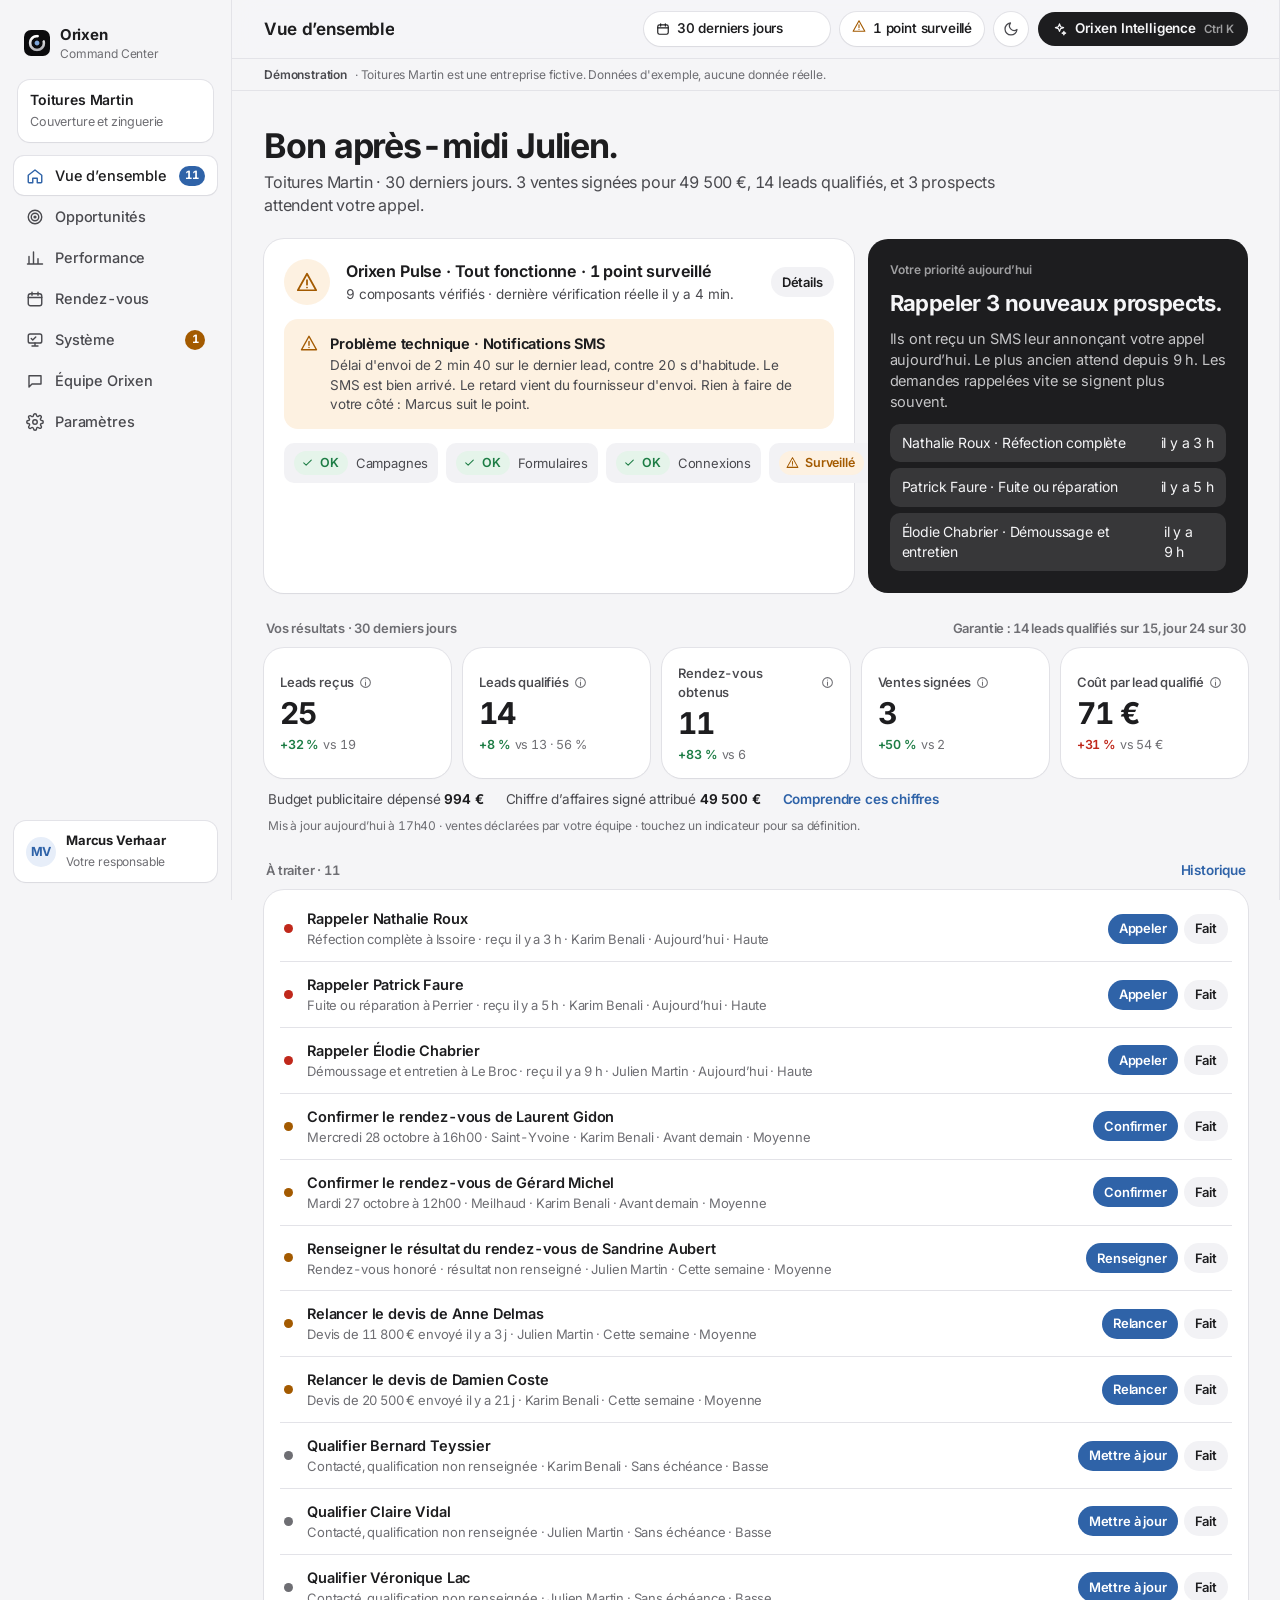
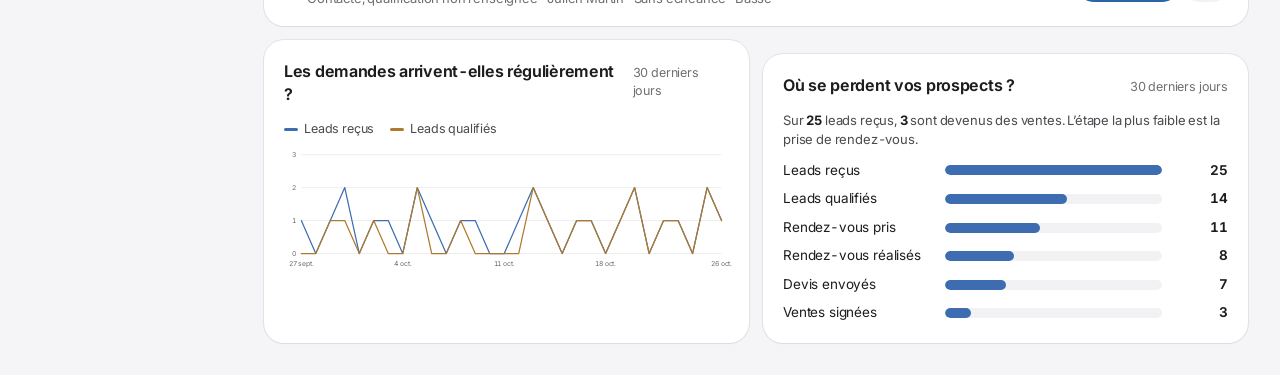
==== command-center/index.html @ b3395bda "Ajoute le prototype Orixen Command Center Prototype cliquable aux couleurs d'Orixen, thèmes clair et" ====
<!DOCTYPE html>
<html lang="fr">
<head>
<meta charset="UTF-8">
<meta name="viewport" content="width=device-width, initial-scale=1, viewport-fit=cover">
<title>Orixen Command Center</title>
<meta name="description" content="Votre acquisition. Vos opportunités. Votre croissance.">
<meta name="robots" content="noindex, nofollow">
<meta name="theme-color" content="#000000" media="(prefers-color-scheme: dark)">
<meta name="theme-color" content="#f5f5f7" media="(prefers-color-scheme: light)">
<meta name="format-detection" content="telephone=no">
<meta name="apple-mobile-web-app-capable" content="yes">
<meta name="apple-mobile-web-app-title" content="Orixen">
<meta name="apple-mobile-web-app-status-bar-style" content="black-translucent">
<link rel="icon" href="/favicon.ico?v=3" sizes="48x48">
<link rel="icon" href="/assets/logo.svg?v=3" type="image/svg+xml">
<link rel="apple-touch-icon" href="/assets/apple-touch-icon.png?v=3">
<link rel="manifest" href="/command-center/manifest.webmanifest">
<script>
(function(){var t;try{t=localStorage.getItem('cc-theme')}catch(e){}
if(!t)t=matchMedia('(prefers-color-scheme: dark)').matches?'dark':'light';
document.documentElement.setAttribute('data-theme',t)})();
</script>
<link rel="preload" href="/assets/inter.woff2" as="font" type="font/woff2" crossorigin>
<link rel="stylesheet" href="/command-center/cc.css">
</head>
<body>
<div class="app">
  <aside class="side" aria-label="Navigation principale">
    <div class="brand"><img src="/assets/icon-192.png" alt=""><div><b>Orixen</b><span>Command Center</span></div></div>
    <div class="client"><b id="s-ent"></b><span id="s-met"></span></div>
    <nav class="nav" id="nav"></nav>
    <div class="side-foot">
      <a class="am" href="#/equipe"><span class="av">MV</span><div><b>Marcus Verhaar</b><span>Votre responsable</span></div></a>
    </div>
  </aside>

  <div class="main">
    <header class="top">
      <a class="mob-brand" href="#/"><img src="/assets/icon-192.png" alt="Orixen"></a>
      <h1 id="title">Vue d'ensemble</h1>
      <label class="chip hide-m" title="Période analysée"><svg width="14" height="14" viewBox="0 0 24 24" fill="none" stroke="currentColor" stroke-width="2" stroke-linecap="round"><rect x="3" y="5" width="18" height="16" rx="3"/><path d="M8 3v4M16 3v4M3 10h18"/></svg>
        <select id="period" aria-label="Période analysée">
          <option value="30">30 derniers jours</option>
          <option value="mois">Mois en cours</option>
          <option value="trim">Trimestre</option>
          <option value="perso">Période personnalisée</option>
        </select>
      </label>
      <a class="chip" id="pulse-chip" href="#/systeme" title="État du système"></a>
      <button class="icon-btn" id="theme" aria-label="Changer de thème"></button>
      <button class="ask" id="ask"><svg width="15" height="15" viewBox="0 0 24 24" fill="none" stroke="currentColor" stroke-width="2" stroke-linecap="round" stroke-linejoin="round"><path d="M12 3l1.8 4.6L18.5 9l-4.7 1.6L12 15l-1.8-4.4L5.5 9l4.7-1.4z"/><path d="M19 15l.8 2 2 .8-2 .8-.8 2-.8-2-2-.8 2-.8z"/></svg><span>Orixen Intelligence</span><kbd>Ctrl K</kbd></button>
    </header>
    <div class="demo"><b>Démonstration</b> · Toitures Martin est une entreprise fictive. Données d'exemple, aucune donnée réelle.</div>
    <main class="page" id="page" tabindex="-1"></main>
  </div>
</div>

<nav class="tab" id="tab" aria-label="Navigation"></nav>
<div class="sheet" id="sheet" role="dialog" aria-label="Plus de rubriques"><div class="grab"></div><div id="sheet-b"></div></div>
<div class="scrim" id="scrim"></div>
<aside class="drawer" id="drawer" aria-label="Fiche prospect"></aside>
<div class="ai" id="ai" role="dialog" aria-label="Orixen Intelligence"><div class="ai-box"><div class="ai-in"><svg width="18" height="18" viewBox="0 0 24 24" fill="none" stroke="currentColor" stroke-width="2" stroke-linecap="round" stroke-linejoin="round" style="color:var(--accent)"><path d="M12 3l1.8 4.6L18.5 9l-4.7 1.6L12 15l-1.8-4.4L5.5 9l4.7-1.4z"/></svg><input id="ai-q" placeholder="Posez une question sur votre activité" autocomplete="off"><button class="btn sm" id="ai-x">Fermer</button></div><div class="ai-b" id="ai-b"></div></div></div>
<div class="tip" id="tip"></div>
<div class="toast" id="toast" role="status" aria-live="polite"></div>

<script src="/command-center/cc-data.js"></script>
<script src="/command-center/cc.js"></script>
</body>
</html>
---- command-center/cc.css ----
/* Orixen Command Center · design system */
@font-face{font-family:'Inter';src:url('/assets/inter.woff2') format('woff2');font-weight:100 900;font-display:swap}

:root{
  --bg:#f5f5f7;--surface:#ffffff;--surface-2:#f2f2f5;--surface-3:#e9e9ee;--line:#e3e3e8;
  --text:#1d1d1f;--text-2:#4a4a4f;--text-3:#6e6e73;
  --accent:#2f63a8;--accent-ink:#ffffff;--accent-soft:#e7eef9;
  --ok:#1d7d45;--ok-soft:#e5f4ea;--warn:#a35a00;--warn-soft:#fdf1e1;--crit:#c0281b;--crit-soft:#fbe9e7;
  --s1:#3d6db0;--s2:#b07a2e;
  --shadow:0 1px 2px rgba(0,0,0,.04),0 0 0 1px var(--line);
  --r:20px;--r-s:14px;--ease:cubic-bezier(.28,.11,.32,1);
  --font:'Inter',-apple-system,BlinkMacSystemFont,'SF Pro Text','Helvetica Neue',Arial,sans-serif;
  color-scheme:light;
}
:root[data-theme="dark"]{
  --bg:#000000;--surface:#141416;--surface-2:#1c1c1f;--surface-3:#26262a;--line:#26262a;
  --text:#f5f5f7;--text-2:#b4b4b9;--text-3:#8e8e93;
  --accent:#7fa6d9;--accent-ink:#000000;--accent-soft:rgba(127,166,217,.14);
  --ok:#3ccf6e;--ok-soft:rgba(60,207,110,.13);--warn:#ffad33;--warn-soft:rgba(255,173,51,.13);--crit:#ff5c4d;--crit-soft:rgba(255,92,77,.14);
  --s1:#5b8fd6;--s2:#b8822c;
  --shadow:0 0 0 1px var(--line);
  color-scheme:dark;
}

*{box-sizing:border-box;margin:0;padding:0}
html{background:var(--bg);-webkit-text-size-adjust:100%}
body{background:var(--bg);color:var(--text);font-family:var(--font);font-size:15px;line-height:1.45;letter-spacing:-.011em;-webkit-font-smoothing:antialiased;font-feature-settings:'cv11','ss01','tnum'}
a{color:inherit;text-decoration:none}
button,input,select,textarea{font:inherit;color:inherit;letter-spacing:inherit}
button{cursor:pointer;background:none;border:0}
svg{flex:none}
:focus-visible{outline:2px solid var(--accent);outline-offset:2px;border-radius:8px}
.num{font-variant-numeric:tabular-nums}
.sr{position:absolute;width:1px;height:1px;overflow:hidden;clip:rect(0 0 0 0)}

/* ── Coque ── */
.app{display:grid;grid-template-columns:232px 1fr;min-height:100vh}
.side{position:sticky;top:0;height:100vh;display:flex;flex-direction:column;padding:18px 14px;border-right:1px solid var(--line);background:var(--bg)}
.brand{display:flex;align-items:center;gap:10px;padding:6px 10px 18px}
.brand img{width:26px;height:26px;border-radius:7px}
.brand b{font-size:15px;font-weight:700;letter-spacing:-.02em;display:block}
.brand span{font-size:12px;color:var(--text-3);display:block;margin-top:-1px}
.client{margin:0 4px 14px;padding:10px 12px;border-radius:12px;background:var(--surface);box-shadow:var(--shadow)}
.client b{display:block;font-size:14px;font-weight:600}
.client span{font-size:12.5px;color:var(--text-3)}
.nav{display:flex;flex-direction:column;gap:2px}
.nav a{display:flex;align-items:center;gap:11px;padding:9px 12px;border-radius:10px;font-size:14.5px;font-weight:500;color:var(--text-2);transition:background .15s var(--ease),color .15s}
.nav a:hover{background:var(--surface-2);color:var(--text)}
.nav a.on{background:var(--surface);color:var(--text);box-shadow:var(--shadow)}
.nav a.on svg{color:var(--accent)}
.nav .badge{margin-left:auto;font-size:11.5px;font-weight:700;min-width:20px;height:20px;padding:0 6px;border-radius:10px;background:var(--accent);color:var(--accent-ink);display:inline-flex;align-items:center;justify-content:center}
.side-foot{margin-top:auto;display:flex;flex-direction:column;gap:8px}
.am{display:flex;align-items:center;gap:10px;padding:10px 12px;border-radius:12px;background:var(--surface);box-shadow:var(--shadow)}
.am .av{width:30px;height:30px;border-radius:50%;background:var(--accent-soft);color:var(--accent);font-weight:700;font-size:12.5px;display:flex;align-items:center;justify-content:center}
.am b{font-size:13px;display:block}.am span{font-size:12px;color:var(--text-3)}

.main{min-width:0}
.top{position:sticky;top:0;z-index:20;display:flex;align-items:center;gap:10px;padding:12px clamp(16px,3vw,32px);background:color-mix(in srgb,var(--bg) 88%,transparent);backdrop-filter:saturate(1.4) blur(14px);-webkit-backdrop-filter:saturate(1.4) blur(14px);border-bottom:1px solid var(--line)}
.top h1{font-size:17px;font-weight:650;letter-spacing:-.02em;margin-right:auto;white-space:nowrap;overflow:hidden;text-overflow:ellipsis}
.top .mob-brand{display:none}
.chip{display:inline-flex;align-items:center;gap:7px;height:34px;padding:0 12px;border-radius:999px;background:var(--surface);box-shadow:var(--shadow);font-size:13.5px;font-weight:550;color:var(--text);white-space:nowrap}
.chip select{appearance:none;border:0;background:transparent;font-weight:550;padding-right:2px;cursor:pointer}
.icon-btn{width:34px;height:34px;border-radius:50%;background:var(--surface);box-shadow:var(--shadow);display:inline-flex;align-items:center;justify-content:center;color:var(--text-2)}
.icon-btn:hover{color:var(--text)}
.ask{display:inline-flex;align-items:center;gap:8px;height:34px;padding:0 14px;border-radius:999px;background:var(--text);color:var(--bg);font-size:13.5px;font-weight:600}
.ask kbd{font:inherit;font-size:11.5px;opacity:.6}
.demo{font-size:12px;color:var(--text-3);padding:7px clamp(16px,3vw,32px);border-bottom:1px solid var(--line);display:flex;gap:8px;align-items:center}
.demo b{color:var(--text-2);font-weight:600}

.page{padding:clamp(18px,3vw,32px);max-width:1240px;margin:0 auto}
.page-in{animation:fade .22s var(--ease)}
@keyframes fade{from{opacity:0;transform:translateY(4px)}to{opacity:1;transform:none}}

/* ── Typo et blocs ── */
.hello{margin:4px 0 22px}
.hello h2{font-size:clamp(26px,3.4vw,34px);font-weight:700;letter-spacing:-.032em;line-height:1.1}
.hello p{color:var(--text-2);font-size:16px;margin-top:6px;max-width:760px}
.card{background:var(--surface);border-radius:var(--r);box-shadow:var(--shadow);padding:20px}
.card+.card{margin-top:14px}
.card-h{display:flex;align-items:baseline;justify-content:space-between;gap:12px;margin-bottom:14px}
.card-h h3{font-size:16px;font-weight:650;letter-spacing:-.018em}
.card-h .meta{font-size:12.5px;color:var(--text-3)}
.k{font-size:12px;font-weight:600;color:var(--text-3);text-transform:none;letter-spacing:0}
.muted{color:var(--text-3)}.small{font-size:13px}
.grid{display:grid;gap:14px}
.grid>*,.kpis>*,.pulse>*,.alert>*{min-width:0}
.g2{grid-template-columns:1fr 1fr}.g3{grid-template-columns:repeat(3,1fr)}.g-main{grid-template-columns:1.55fr 1fr}
.sec{margin-top:14px}
.sec-t{font-size:13px;font-weight:600;color:var(--text-3);margin:26px 2px 10px;display:flex;justify-content:space-between;align-items:center}
.link{color:var(--accent);font-weight:600;font-size:13.5px}

/* boutons */
.btn{display:inline-flex;align-items:center;justify-content:center;gap:7px;height:36px;padding:0 14px;border-radius:999px;font-size:14px;font-weight:600;background:var(--surface-2);color:var(--text);transition:transform .12s var(--ease),background .15s,opacity .15s;white-space:nowrap}
.btn:hover{background:var(--surface-3)}
.btn:active{transform:scale(.97)}
.btn.pri{background:var(--text);color:var(--bg)}
.btn.acc{background:var(--accent);color:var(--accent-ink)}
.btn.sm{height:30px;padding:0 11px;font-size:13px}
.btn[disabled]{opacity:.45;pointer-events:none}
.btn.done{background:var(--ok-soft);color:var(--ok)}

/* statut */
.st{display:inline-flex;align-items:center;gap:6px;font-size:12.5px;font-weight:600;padding:3px 9px 3px 7px;border-radius:999px;white-space:nowrap}
.st svg{width:13px;height:13px}
.st.ok{background:var(--ok-soft);color:var(--ok)}.st.warn{background:var(--warn-soft);color:var(--warn)}.st.crit{background:var(--crit-soft);color:var(--crit)}
.st.info{background:var(--accent-soft);color:var(--accent)}.st.neutral{background:var(--surface-2);color:var(--text-2)}

/* Pulse */
.pulse{display:grid;grid-template-columns:auto 1fr auto;gap:16px;align-items:center}
.pulse .ring{width:46px;height:46px;border-radius:50%;display:flex;align-items:center;justify-content:center}
.pulse .ring.ok{background:var(--ok-soft);color:var(--ok)}.pulse .ring.warn{background:var(--warn-soft);color:var(--warn)}
.pulse h3{font-size:16px;font-weight:650}
.pulse p{font-size:13.5px;color:var(--text-2);margin-top:2px}
.pulse-list{display:grid;grid-template-columns:repeat(4,1fr);gap:8px;margin-top:14px}
.pulse-list div{display:flex;align-items:center;gap:8px;font-size:13px;color:var(--text-2);background:var(--surface-2);border-radius:10px;padding:8px 10px}

/* Priorité */
.prio{background:var(--text);color:var(--bg);border-radius:var(--r);padding:22px;display:flex;flex-direction:column;gap:12px}
.prio .k{color:color-mix(in srgb,var(--bg) 60%,var(--text))}
.prio h3{font-size:22px;font-weight:700;letter-spacing:-.028em;line-height:1.15}
.prio p{font-size:14.5px;opacity:.78}
.prio .btn{background:var(--bg);color:var(--text);align-self:flex-start}
.prio .rows{display:flex;flex-direction:column;gap:6px}
.prio .rows a{display:flex;justify-content:space-between;gap:10px;font-size:14px;padding:9px 12px;border-radius:10px;background:color-mix(in srgb,var(--bg) 12%,transparent)}
.prio .rows a:hover{background:color-mix(in srgb,var(--bg) 20%,transparent)}

/* KPI */
.kpis{display:grid;grid-template-columns:repeat(5,1fr);gap:12px}
.kpi{background:var(--surface);border-radius:var(--r);box-shadow:var(--shadow);padding:16px 16px 14px;position:relative;text-align:left;width:100%}
.kpi .lab{display:flex;align-items:center;gap:5px;font-size:13px;font-weight:550;color:var(--text-2)}
.kpi .lab svg{color:var(--text-3)}
.kpi .val{font-size:30px;font-weight:700;letter-spacing:-.035em;margin-top:6px;line-height:1}
.kpi .cmp{font-size:12.5px;margin-top:8px;color:var(--text-3);display:flex;align-items:center;gap:4px}
.cmp .up{color:var(--ok);font-weight:600}.cmp .down{color:var(--crit);font-weight:600}.cmp .flat{color:var(--text-2);font-weight:600}
.kpi:hover{box-shadow:0 0 0 1px var(--surface-3),0 4px 18px rgba(0,0,0,.05)}
.second{display:flex;flex-wrap:wrap;gap:8px 22px;margin-top:12px;font-size:13.5px;color:var(--text-2);padding:0 4px}
.second b{color:var(--text);font-weight:650}
.upd{font-size:12px;color:var(--text-3);margin-top:8px;padding:0 4px}

/* liste de tâches */
.tasks{display:flex;flex-direction:column}
.task{display:grid;grid-template-columns:auto 1fr auto;gap:14px;align-items:center;padding:12px 4px;border-top:1px solid var(--line)}
.task:first-child{border-top:0}
.task .dot{width:9px;height:9px;border-radius:50%}
.dot.p1{background:var(--crit)}.dot.p2{background:var(--warn)}.dot.p3{background:var(--text-3)}
.task h4{font-size:14.5px;font-weight:600}
.task p{font-size:13px;color:var(--text-3);margin-top:1px}
.task .acts{display:flex;gap:6px;align-items:center}
.task.out{animation:out .35s var(--ease) forwards}
@keyframes out{to{opacity:0;transform:translateX(12px)}}
.empty{padding:22px 4px;color:var(--text-3);font-size:14px;text-align:center}

/* graphiques */
.chart{width:100%;height:auto;display:block;overflow:visible}
.chart .grid-l{stroke:var(--line);stroke-width:1}
.chart .ax{fill:var(--text-3);font-size:11px}
.chart .l1{stroke:var(--s1);fill:none;stroke-width:2;stroke-linejoin:round;stroke-linecap:round}
.chart .l2{stroke:var(--s2);fill:none;stroke-width:2;stroke-linejoin:round;stroke-linecap:round}
.chart .dl{font-size:11.5px;font-weight:600;fill:var(--text-2)}
.legend{display:flex;gap:16px;font-size:12.5px;color:var(--text-2);margin-bottom:8px}
.legend i{display:inline-block;width:14px;height:3px;border-radius:2px;vertical-align:middle;margin-right:6px}
.tip{position:fixed;z-index:80;pointer-events:none;background:var(--surface);box-shadow:0 0 0 1px var(--line),0 8px 24px rgba(0,0,0,.12);border-radius:10px;padding:8px 10px;font-size:12.5px;min-width:140px;opacity:0;transition:opacity .1s}
.tip.on{opacity:1}
.tip b{display:block;margin-bottom:4px}
.tip div{display:flex;justify-content:space-between;gap:12px;color:var(--text-2)}
.funnel{display:flex;flex-direction:column;gap:9px}
.fr{display:grid;grid-template-columns:150px 1fr 54px;gap:12px;align-items:center;font-size:13.5px}
.fr .bar{height:10px;border-radius:5px;background:var(--surface-2);overflow:hidden}
.fr .bar i{display:block;height:100%;border-radius:5px;background:var(--s1);transition:width .6s var(--ease)}
.fr b{text-align:right;font-weight:650}
.q{font-size:13px;color:var(--text-2);margin-bottom:12px}
.q b{color:var(--text)}

/* segments */
.seg{display:inline-flex;background:var(--surface-2);border-radius:999px;padding:3px;gap:2px}
.seg button{height:30px;padding:0 13px;border-radius:999px;font-size:13px;font-weight:600;color:var(--text-2)}
.seg button.on{background:var(--surface);color:var(--text);box-shadow:var(--shadow)}
.tabs{display:flex;gap:4px;border-bottom:1px solid var(--line);margin-bottom:18px;overflow-x:auto;scrollbar-width:none}
.tabs button{padding:10px 12px;font-size:14px;font-weight:600;color:var(--text-3);border-bottom:2px solid transparent;margin-bottom:-1px;white-space:nowrap}
.tabs button.on{color:var(--text);border-color:var(--text)}

/* barre d'outils opportunités */
.tools{display:flex;gap:8px;align-items:center;flex-wrap:wrap;margin-bottom:14px}
.search{flex:1;min-width:200px;display:flex;align-items:center;gap:8px;height:38px;padding:0 12px;border-radius:12px;background:var(--surface);box-shadow:var(--shadow)}
.search input{border:0;background:transparent;outline:0;width:100%;font-size:14.5px}
.sel{height:38px;padding:0 30px 0 12px;border-radius:12px;background:var(--surface) url("data:image/svg+xml,%3Csvg xmlns='http://www.w3.org/2000/svg' width='10' height='6'%3E%3Cpath d='M1 1l4 4 4-4' stroke='%238e8e93' stroke-width='1.6' fill='none' stroke-linecap='round'/%3E%3C/svg%3E") no-repeat right 12px center;box-shadow:var(--shadow);border:0;appearance:none;font-size:14px;font-weight:500}

/* kanban */
.board{display:grid;grid-auto-flow:column;grid-auto-columns:minmax(232px,1fr);gap:12px;overflow-x:auto;padding-bottom:10px;scroll-snap-type:x proximity}
.col{background:var(--surface-2);border-radius:var(--r);padding:10px;min-height:120px;scroll-snap-align:start}
.col-h{display:flex;justify-content:space-between;align-items:center;padding:4px 6px 10px;font-size:13px;font-weight:650}
.col-h span{color:var(--text-3);font-weight:600}
.col-h.slow{color:var(--warn)}
.lc{display:block;background:var(--surface);border-radius:14px;box-shadow:var(--shadow);padding:11px 12px;margin-bottom:8px;transition:transform .12s var(--ease),box-shadow .15s}
.lc:hover{box-shadow:0 0 0 1px var(--surface-3),0 6px 18px rgba(0,0,0,.07)}
.lc:active{transform:scale(.985)}
.lc b{font-size:14px;font-weight:600;display:block}
.lc span{font-size:12.5px;color:var(--text-3);display:block}
.lc .foot{display:flex;justify-content:space-between;align-items:center;margin-top:8px;font-size:12.5px}
.lc .age.late{color:var(--warn);font-weight:600}

/* tableau */
.tbl{width:100%;border-collapse:collapse;font-size:14px}
.tbl th{text-align:left;font-size:12px;font-weight:600;color:var(--text-3);padding:10px 12px;border-bottom:1px solid var(--line);white-space:nowrap}
.tbl td{padding:12px;border-bottom:1px solid var(--line);vertical-align:middle}
.tbl tr.row{cursor:pointer}
.tbl tr.row:hover td{background:var(--surface-2)}
.tbl-wrap{overflow-x:auto;background:var(--surface);border-radius:var(--r);box-shadow:var(--shadow)}
.tbl .r{text-align:right}

/* alerte */
.alert{display:grid;grid-template-columns:auto 1fr auto;gap:12px;align-items:start;border-radius:var(--r-s);padding:14px 16px;background:var(--warn-soft);color:var(--text);margin-bottom:14px}
.alert svg{color:var(--warn);margin-top:1px}
.alert h4{font-size:14.5px;font-weight:650}
.alert p{font-size:13.5px;color:var(--text-2);margin-top:2px}
.alert.info{background:var(--accent-soft)}.alert.info svg{color:var(--accent)}

/* tiroir */
.scrim{position:fixed;inset:0;background:rgba(0,0,0,.28);z-index:60;opacity:0;pointer-events:none;transition:opacity .2s}
.scrim.on{opacity:1;pointer-events:auto}
.drawer{position:fixed;top:0;right:0;bottom:0;width:min(560px,100%);background:var(--bg);z-index:70;transform:translateX(100%);transition:transform .28s var(--ease);display:flex;flex-direction:column;box-shadow:-1px 0 0 var(--line)}
.drawer.on{transform:none}
.dr-h{display:flex;align-items:flex-start;gap:12px;padding:18px 20px 14px;border-bottom:1px solid var(--line)}
.dr-h h2{font-size:21px;font-weight:700;letter-spacing:-.025em}
.dr-h p{font-size:13.5px;color:var(--text-3);margin-top:2px}
.dr-b{overflow-y:auto;padding:16px 20px 30px;flex:1}
.quick{display:grid;grid-template-columns:repeat(4,1fr);gap:8px;margin-bottom:14px}
.quick a,.quick button{display:flex;flex-direction:column;align-items:center;gap:6px;padding:12px 6px;border-radius:14px;background:var(--surface);box-shadow:var(--shadow);font-size:12.5px;font-weight:600;color:var(--text)}
.quick svg{color:var(--accent)}
.kv{display:grid;grid-template-columns:1fr 1fr;gap:10px 16px}
.kv div{min-width:0}
.kv dt{font-size:12px;color:var(--text-3);font-weight:550}
.kv dd{font-size:14.5px;font-weight:550;margin-top:1px;overflow-wrap:anywhere}
.locked{display:inline-flex;align-items:center;gap:5px;font-size:12px;color:var(--text-3)}
.tl{list-style:none;position:relative;margin-top:4px}
.tl li{display:grid;grid-template-columns:22px 1fr;gap:10px;padding:7px 0;position:relative}
.tl li::before{content:'';position:absolute;left:10px;top:24px;bottom:-8px;width:1px;background:var(--line)}
.tl li:last-child::before{display:none}
.tl .ic{width:21px;height:21px;border-radius:50%;background:var(--surface-2);display:flex;align-items:center;justify-content:center;color:var(--text-3)}
.tl .ic.win{background:var(--ok-soft);color:var(--ok)}.tl .ic.lost{background:var(--crit-soft);color:var(--crit)}
.tl b{font-size:13.5px;font-weight:600;display:block}
.tl span{font-size:12px;color:var(--text-3)}
.form{display:grid;gap:12px}
.field label{display:block;font-size:12.5px;font-weight:600;color:var(--text-2);margin-bottom:6px}
.field input,.field select,.field textarea{width:100%;height:40px;padding:0 12px;border-radius:11px;border:0;background:var(--surface);box-shadow:var(--shadow);font-size:14.5px}
.field textarea{height:80px;padding:10px 12px;resize:vertical}
.pills{display:flex;flex-wrap:wrap;gap:6px}
.pills button{height:34px;padding:0 13px;border-radius:999px;background:var(--surface);box-shadow:var(--shadow);font-size:13.5px;font-weight:550}
.pills button.on{background:var(--text);color:var(--bg);box-shadow:none}

/* rendez-vous */
.ag{display:flex;flex-direction:column;gap:8px}
.agi{display:grid;grid-template-columns:62px 1fr auto;gap:14px;align-items:center;background:var(--surface);border-radius:16px;box-shadow:var(--shadow);padding:12px 14px}
.agi .d{text-align:center;line-height:1.1}
.agi .d b{display:block;font-size:20px;font-weight:700;letter-spacing:-.03em}
.agi .d span{font-size:11.5px;color:var(--text-3);text-transform:capitalize}
.agi h4{font-size:14.5px;font-weight:600}.agi p{font-size:13px;color:var(--text-3)}

/* système */
.comp{display:grid;grid-template-columns:1fr auto;gap:6px 16px;padding:14px 4px;border-top:1px solid var(--line)}
.comp:first-child{border-top:0}
.comp h4{font-size:14.5px;font-weight:600}.comp p{font-size:13px;color:var(--text-3)}
.comp .inc{grid-column:1/-1;background:var(--surface-2);border-radius:12px;padding:12px 14px;font-size:13.5px;color:var(--text-2)}
.comp .inc dl{display:grid;grid-template-columns:120px 1fr;gap:6px 12px;margin-top:6px}
.comp .inc dt{color:var(--text-3);font-size:12.5px;font-weight:600}

/* paramètres */
.set-list{display:flex;flex-direction:column}
.set-row{display:grid;grid-template-columns:1fr auto;gap:12px;align-items:center;padding:13px 4px;border-top:1px solid var(--line)}
.set-row:first-child{border-top:0}
.set-row h4{font-size:14.5px;font-weight:600}.set-row p{font-size:13px;color:var(--text-3)}
.sw{width:44px;height:26px;border-radius:13px;background:var(--surface-3);position:relative;transition:background .2s}
.sw::after{content:'';position:absolute;top:3px;left:3px;width:20px;height:20px;border-radius:50%;background:#fff;box-shadow:0 1px 3px rgba(0,0,0,.25);transition:transform .2s var(--ease)}
.sw[aria-checked="true"]{background:var(--ok)}
.sw[aria-checked="true"]::after{transform:translateX(18px)}
.perm td:not(:first-child){text-align:center}
.yes{color:var(--ok);font-weight:700}.no{color:var(--text-3)}

/* reco */
.reco{border-radius:var(--r-s);background:var(--surface-2);padding:14px 16px;margin-top:12px}
.reco h4{font-size:14.5px;font-weight:650}
.reco p{font-size:13.5px;color:var(--text-2);margin-top:3px}
.reco .tags{display:flex;flex-wrap:wrap;gap:6px;margin-top:10px}

/* rapport */
.rq{display:grid;grid-template-columns:28px 1fr;gap:10px;padding:12px 0;border-top:1px solid var(--line)}
.rq:first-child{border-top:0}
.rq .n{width:24px;height:24px;border-radius:50%;background:var(--accent-soft);color:var(--accent);font-size:12px;font-weight:700;display:flex;align-items:center;justify-content:center}
.rq h4{font-size:14px;font-weight:650}.rq p{font-size:14px;color:var(--text-2);margin-top:2px}

/* Intelligence */
.ai{position:fixed;inset:0;z-index:90;display:flex;align-items:flex-start;justify-content:center;padding:10vh 16px 16px;background:rgba(0,0,0,.32);opacity:0;pointer-events:none;transition:opacity .18s}
.ai.on{opacity:1;pointer-events:auto}
.ai-box{width:min(680px,100%);max-height:78vh;display:flex;flex-direction:column;background:var(--bg);border-radius:22px;box-shadow:0 0 0 1px var(--line),0 24px 70px rgba(0,0,0,.25);overflow:hidden;transform:translateY(-6px);transition:transform .2s var(--ease)}
.ai.on .ai-box{transform:none}
.ai-in{display:flex;align-items:center;gap:10px;padding:14px 16px;border-bottom:1px solid var(--line)}
.ai-in input{flex:1;border:0;background:transparent;outline:0;font-size:16px}
.ai-b{overflow-y:auto;padding:14px 16px 18px}
.sugg{display:flex;flex-direction:column;gap:6px}
.sugg button{text-align:left;padding:11px 12px;border-radius:12px;background:var(--surface);box-shadow:var(--shadow);font-size:14px;font-weight:550}
.ans h3{font-size:17px;font-weight:650;letter-spacing:-.02em;margin-bottom:10px}
.ans h5{font-size:12px;font-weight:700;color:var(--text-3);margin:14px 0 6px;display:flex;align-items:center;gap:6px}
.ans ul{list-style:none;display:flex;flex-direction:column;gap:6px}
.ans li{font-size:14.5px;line-height:1.45;padding-left:14px;position:relative}
.ans li::before{content:'';position:absolute;left:0;top:9px;width:5px;height:5px;border-radius:50%;background:var(--text-3)}
.ans .src{font-size:12px;color:var(--text-3);margin-top:12px}

/* toast */
.toast{position:fixed;left:50%;bottom:24px;transform:translate(-50%,20px);z-index:100;background:var(--text);color:var(--bg);padding:10px 16px;border-radius:999px;font-size:14px;font-weight:550;display:flex;gap:8px;align-items:center;opacity:0;transition:opacity .2s,transform .25s var(--ease);pointer-events:none}
.toast.on{opacity:1;transform:translate(-50%,0)}

/* onboarding */
.steps{display:flex;gap:6px;margin-bottom:20px}
.steps div{flex:1;height:4px;border-radius:2px;background:var(--surface-3)}
.steps div.on{background:var(--accent)}
.ob-nav{display:flex;justify-content:space-between;margin-top:18px}
.check-row{display:flex;gap:10px;align-items:center;padding:10px 0;border-top:1px solid var(--line);font-size:14.5px}
.check-row:first-child{border-top:0}

/* mobile */
.tab{display:none}
.sheet{display:none}
@media(max-width:1100px){.kpis{grid-template-columns:repeat(3,1fr)}.pulse-list{grid-template-columns:repeat(2,1fr)}}
@media(max-width:860px){
  .app{grid-template-columns:1fr}
  .side{display:none}
  .top .mob-brand{display:flex;align-items:center;gap:8px}
  .top .mob-brand img{width:24px;height:24px;border-radius:6px}
  .top h1{font-size:16px}
  .ask span,.ask kbd,.hide-m{display:none}
  .ask{width:34px;padding:0;justify-content:center}
  .g2,.g3,.g-main{grid-template-columns:1fr}
  .kpis{grid-template-columns:repeat(2,1fr)}
  .kpis .kpi:last-child{grid-column:1/-1}
  .kpi .val{font-size:26px}
  .page{padding:16px 16px 100px}
  .tab{display:grid;grid-template-columns:repeat(5,1fr);position:fixed;left:0;right:0;bottom:0;z-index:40;background:color-mix(in srgb,var(--bg) 90%,transparent);backdrop-filter:saturate(1.4) blur(16px);-webkit-backdrop-filter:saturate(1.4) blur(16px);border-top:1px solid var(--line);padding:6px 4px calc(6px + env(safe-area-inset-bottom))}
  .tab a,.tab button{display:flex;flex-direction:column;align-items:center;gap:3px;font-size:10.5px;font-weight:600;color:var(--text-3);padding:4px 0;position:relative}
  .tab .on{color:var(--accent)}
  .tab .badge{position:absolute;top:0;left:calc(50% + 6px);font-size:10px;font-weight:700;min-width:16px;height:16px;padding:0 4px;border-radius:8px;background:var(--crit);color:#fff;display:flex;align-items:center;justify-content:center}
  .sheet{display:block;position:fixed;left:0;right:0;bottom:0;z-index:75;background:var(--bg);border-radius:22px 22px 0 0;padding:10px 16px calc(20px + env(safe-area-inset-bottom));transform:translateY(100%);transition:transform .25s var(--ease);box-shadow:0 -1px 0 var(--line)}
  .sheet.on{transform:none}
  .sheet .grab{width:36px;height:5px;border-radius:3px;background:var(--surface-3);margin:0 auto 12px}
  .sheet a{display:flex;align-items:center;gap:12px;padding:14px 6px;font-size:16px;font-weight:550;border-top:1px solid var(--line)}
  .sheet a:first-of-type{border-top:0}
  .fr{grid-template-columns:110px 1fr 40px}
  .quick{grid-template-columns:repeat(4,1fr)}
  .pulse{grid-template-columns:auto 1fr}
  .pulse>.btn{grid-column:1/-1}
  .task{grid-template-columns:auto 1fr}
  .task .acts{grid-column:2}
  .demo{font-size:11.5px}
  .pulse-list div{flex-wrap:wrap;gap:4px 8px}
  .alert{grid-template-columns:auto 1fr}
  .alert>.btn{grid-column:2;justify-self:start}
  .card{padding:16px}
  .hello h2{font-size:26px}
  .drawer{width:100%}
  .comp .inc dl{grid-template-columns:1fr}
  .board{grid-auto-columns:82%}
  .toast{bottom:90px}
}
@media(prefers-reduced-motion:reduce){*,*::before,*::after{animation-duration:.01ms!important;transition-duration:.01ms!important}}
@media print{
  .side,.top,.demo,.tab,.no-print{display:none!important}
  .app{display:block}.page{padding:0;max-width:none}
  body{background:#fff;color:#000}
  .card{box-shadow:0 0 0 1px #ddd;break-inside:avoid}
}
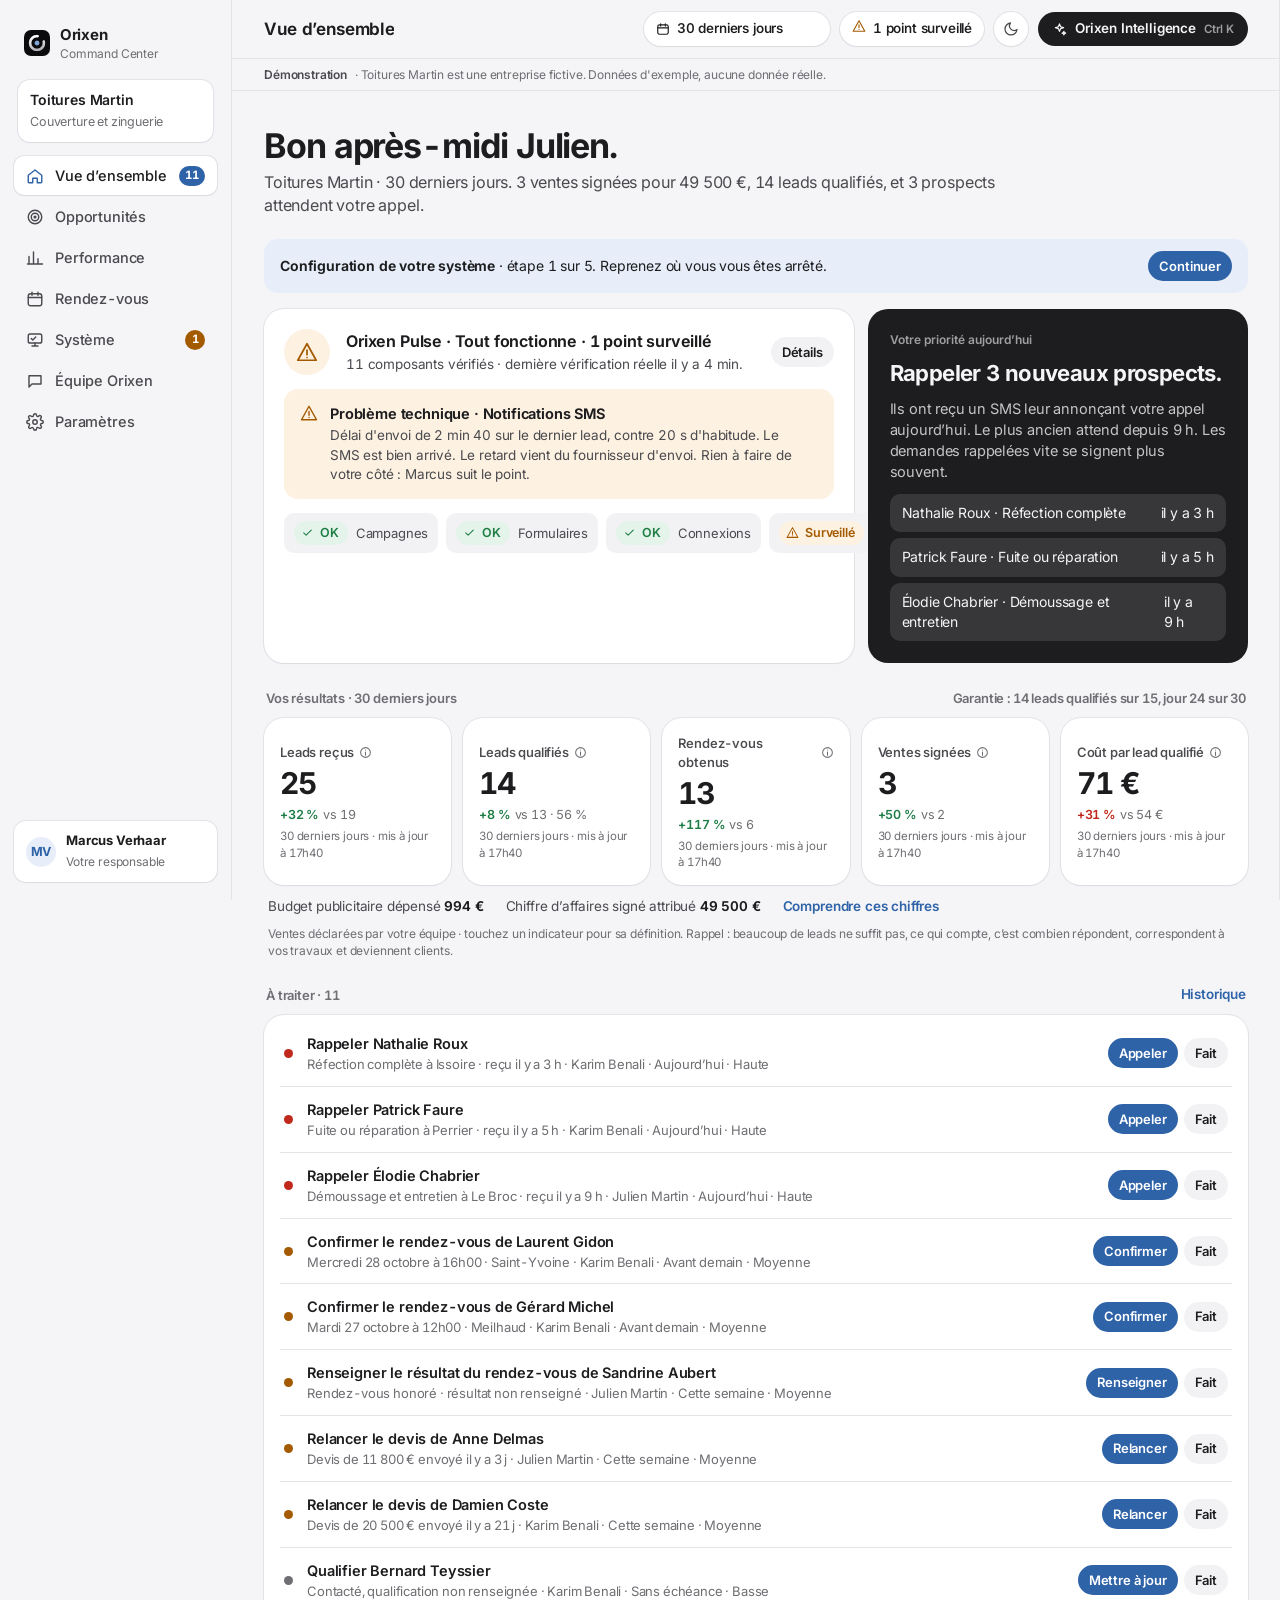
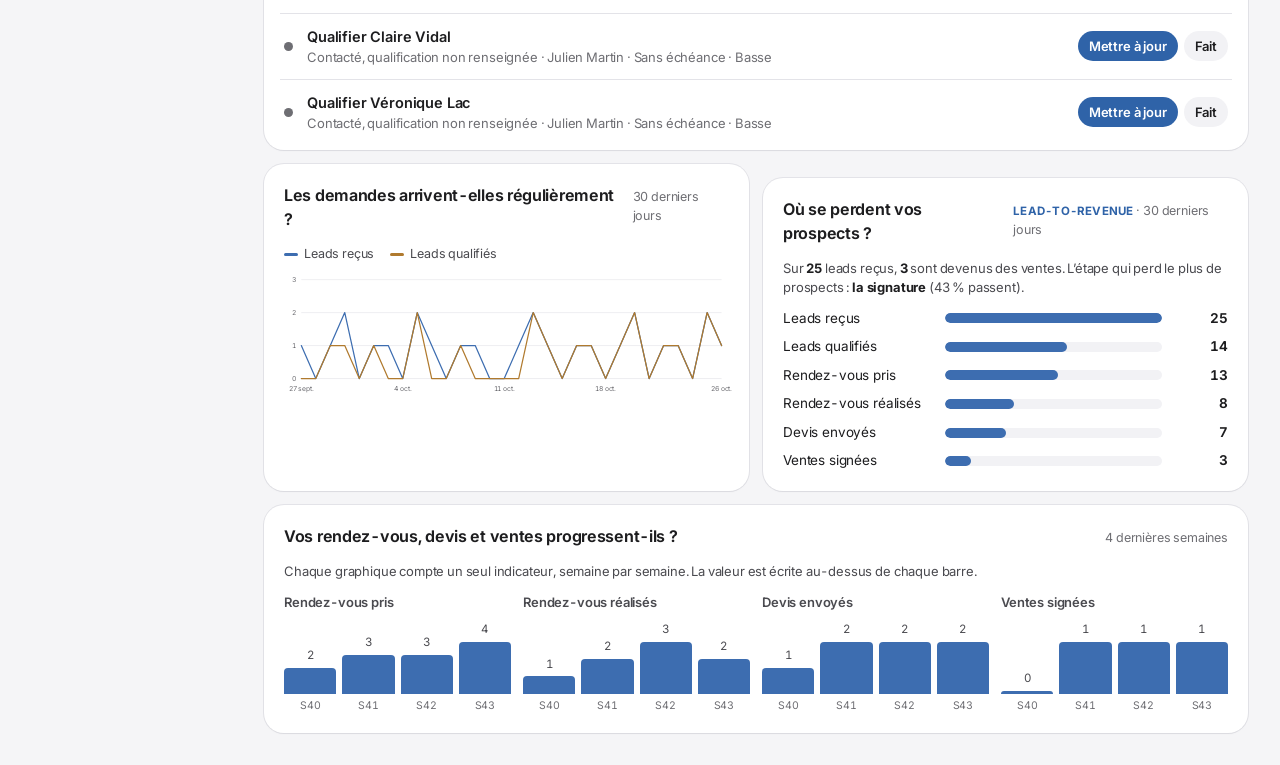
==== commit 5eff2edb: "Complète le Command Center selon le cahier des charges Période personnalisée et visible sur mobile, " ====
--- a/command-center/index.html
+++ b/command-center/index.html
@@ -39,7 +39,7 @@
     <header class="top">
       <a class="mob-brand" href="#/"><img src="/assets/icon-192.png" alt="Orixen"></a>
       <h1 id="title">Vue d'ensemble</h1>
-      <label class="chip hide-m" title="Période analysée"><svg width="14" height="14" viewBox="0 0 24 24" fill="none" stroke="currentColor" stroke-width="2" stroke-linecap="round"><rect x="3" y="5" width="18" height="16" rx="3"/><path d="M8 3v4M16 3v4M3 10h18"/></svg>
+      <label class="chip per" title="Période analysée"><svg class="hide-m" width="14" height="14" viewBox="0 0 24 24" fill="none" stroke="currentColor" stroke-width="2" stroke-linecap="round"><rect x="3" y="5" width="18" height="16" rx="3"/><path d="M8 3v4M16 3v4M3 10h18"/></svg>
         <select id="period" aria-label="Période analysée">
           <option value="30">30 derniers jours</option>
           <option value="mois">Mois en cours</option>
@@ -52,6 +52,7 @@
       <button class="ask" id="ask"><svg width="15" height="15" viewBox="0 0 24 24" fill="none" stroke="currentColor" stroke-width="2" stroke-linecap="round" stroke-linejoin="round"><path d="M12 3l1.8 4.6L18.5 9l-4.7 1.6L12 15l-1.8-4.4L5.5 9l4.7-1.4z"/><path d="M19 15l.8 2 2 .8-2 .8-.8 2-.8-2-2-.8 2-.8z"/></svg><span>Orixen Intelligence</span><kbd>Ctrl K</kbd></button>
     </header>
     <div class="demo"><b>Démonstration</b> · Toitures Martin est une entreprise fictive. Données d'exemple, aucune donnée réelle.</div>
+    <div class="custom" id="custom" hidden><label>Du <input type="date" id="from" value="2026-10-01"></label><label>au <input type="date" id="to" value="2026-10-26"></label><button class="btn sm pri" id="apply">Appliquer</button></div>
     <main class="page" id="page" tabindex="-1"></main>
   </div>
 </div>
--- a/command-center/cc.css
+++ b/command-center/cc.css
@@ -316,6 +316,27 @@
 .ob-nav{display:flex;justify-content:space-between;margin-top:18px}
 .check-row{display:flex;gap:10px;align-items:center;padding:10px 0;border-top:1px solid var(--line);font-size:14.5px}
 .check-row:first-child{border-top:0}
+
+/* ajouts */
+.custom{display:flex;gap:10px;align-items:center;flex-wrap:wrap;padding:10px clamp(16px,3vw,32px);border-bottom:1px solid var(--line);font-size:13.5px;color:var(--text-2)}
+.custom[hidden]{display:none}
+.custom input{height:32px;padding:0 10px;border-radius:9px;border:0;background:var(--surface);box-shadow:var(--shadow);margin-left:6px}
+.kpi .upd2{font-size:11.5px;color:var(--text-3);margin-top:4px}
+.minis{display:grid;grid-template-columns:repeat(4,1fr);gap:12px}
+.mini h4{font-size:13px;font-weight:600;color:var(--text-2);margin-bottom:8px}
+.mini .bars{display:flex;align-items:flex-end;gap:6px;height:74px}
+.mini .bars div{flex:1;display:flex;flex-direction:column;align-items:center;justify-content:flex-end;gap:4px;height:100%;font-size:11.5px;color:var(--text-2)}
+.mini .bars i{display:block;width:100%;border-radius:4px 4px 0 0;background:var(--s1);min-height:2px}
+.mini .xs{display:flex;gap:6px;font-size:10.5px;color:var(--text-3);margin-top:4px}
+.mini .xs span{flex:1;text-align:center}
+.col-h small{display:block;font-size:11.5px;font-weight:500;color:var(--text-3);margin-top:2px}
+.ob-banner{display:flex;justify-content:space-between;align-items:center;gap:12px;background:var(--accent-soft);border-radius:var(--r-s);padding:12px 16px;margin-bottom:16px;font-size:14px}
+.ob-banner b{font-weight:650}
+.thread{display:flex;flex-direction:column;gap:10px;max-height:320px;overflow-y:auto}
+.msg{max-width:85%;padding:10px 13px;border-radius:16px;background:var(--surface-2);font-size:14px}
+.msg.me{align-self:flex-end;background:var(--accent);color:var(--accent-ink)}
+.msg span{display:block;font-size:11.5px;opacity:.7;margin-top:3px}
+.fname{font-size:11.5px;font-weight:700;letter-spacing:.02em;color:var(--accent)}
 
 /* mobile */
 .tab{display:none}
@@ -350,6 +371,11 @@
   .task{grid-template-columns:auto 1fr}
   .task .acts{grid-column:2}
   .demo{font-size:11.5px}
+  .chip.per{padding:0 10px;max-width:132px}
+  .chip.per select{max-width:112px;text-overflow:ellipsis}
+  .minis{grid-template-columns:repeat(2,1fr)}
+  .top h1{display:none}
+  .top .mob-brand{margin-right:auto}
   .pulse-list div{flex-wrap:wrap;gap:4px 8px}
   .alert{grid-template-columns:auto 1fr}
   .alert>.btn{grid-column:2;justify-self:start}
@@ -367,3 +393,8 @@
   body{background:#fff;color:#000}
   .card{box-shadow:0 0 0 1px #ddd;break-inside:avoid}
 }
+
+.reco .st,.card-h .st{white-space:normal}
+.ask{white-space:nowrap}
+@media(max-width:1100px){.ask kbd{display:none}}
+@media(max-width:980px) and (min-width:861px){.ask span{display:none}.ask{width:34px;padding:0;justify-content:center}}
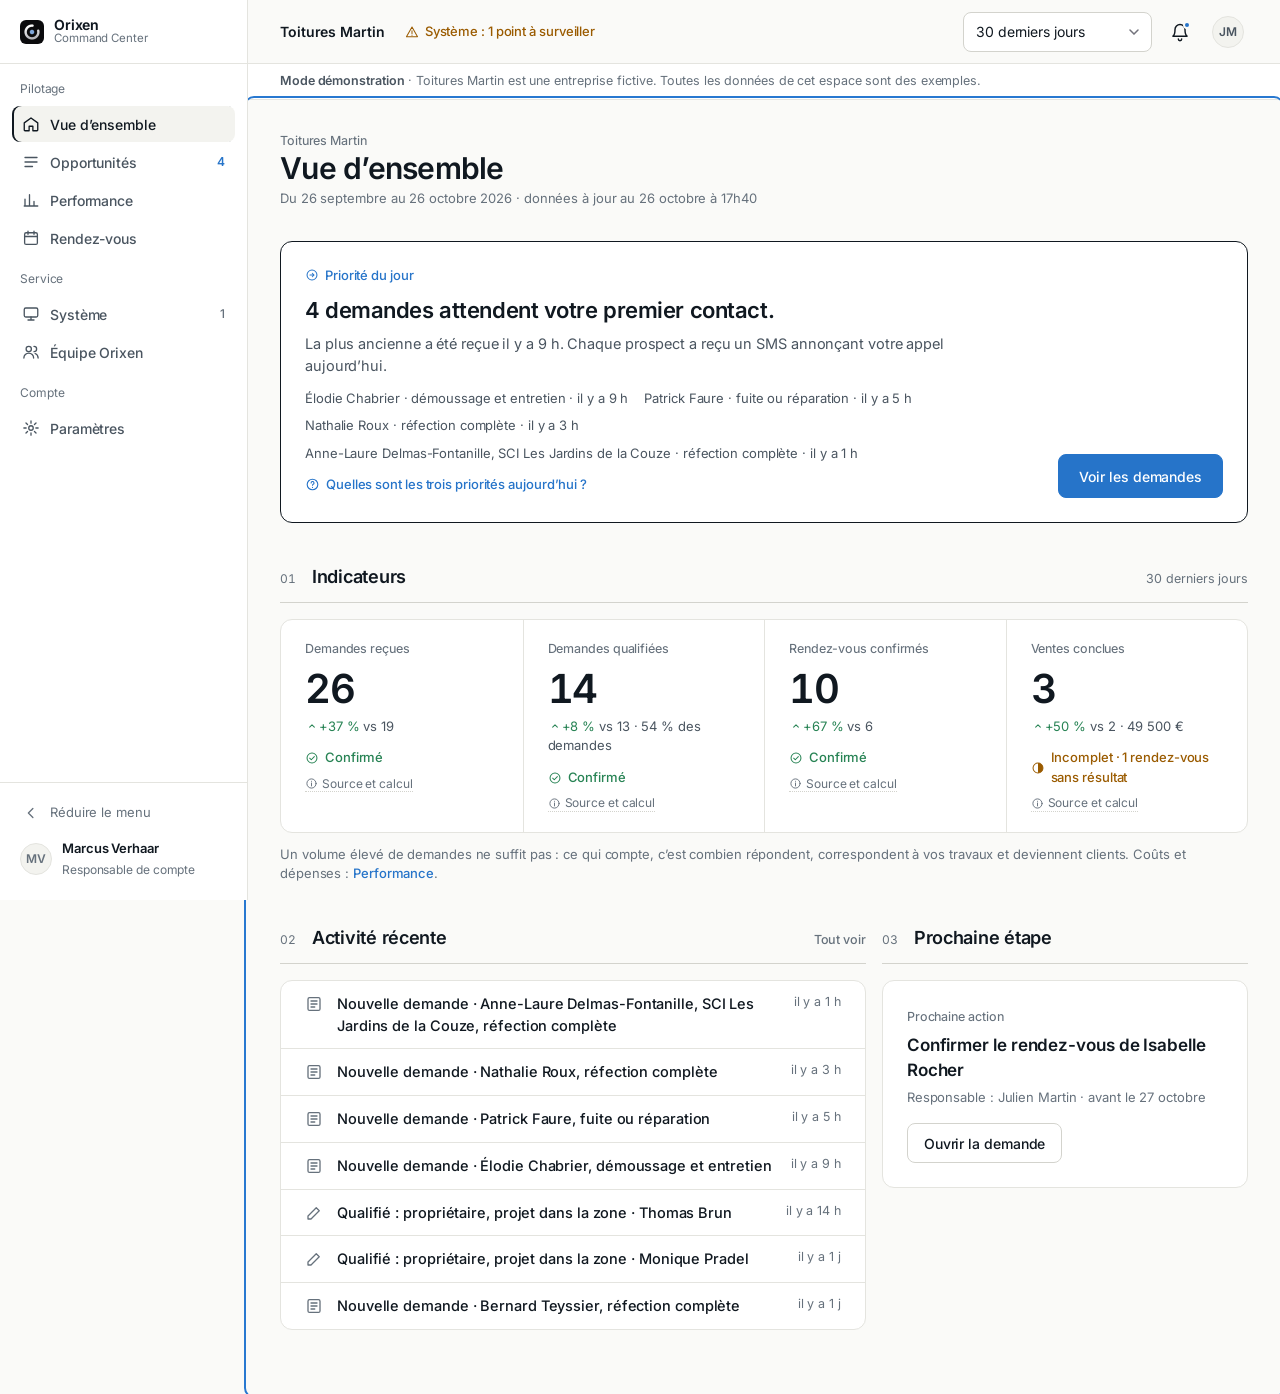
==== commit bc4aa9f9: "Refonte du Command Center : design system Orixen et 7 écrans Couleurs Obsidian, Porcelain, Signal Bl" ====
--- a/command-center/index.html
+++ b/command-center/index.html
@@ -6,66 +6,58 @@
 <title>Orixen Command Center</title>
 <meta name="description" content="Votre acquisition. Vos opportunités. Votre croissance.">
 <meta name="robots" content="noindex, nofollow">
-<meta name="theme-color" content="#000000" media="(prefers-color-scheme: dark)">
-<meta name="theme-color" content="#f5f5f7" media="(prefers-color-scheme: light)">
+<meta name="theme-color" content="#101820" media="(prefers-color-scheme: dark)">
+<meta name="theme-color" content="#FAFAF8" media="(prefers-color-scheme: light)">
 <meta name="format-detection" content="telephone=no">
 <meta name="apple-mobile-web-app-capable" content="yes">
 <meta name="apple-mobile-web-app-title" content="Orixen">
-<meta name="apple-mobile-web-app-status-bar-style" content="black-translucent">
 <link rel="icon" href="/favicon.ico?v=3" sizes="48x48">
 <link rel="icon" href="/assets/logo.svg?v=3" type="image/svg+xml">
 <link rel="apple-touch-icon" href="/assets/apple-touch-icon.png?v=3">
 <link rel="manifest" href="/command-center/manifest.webmanifest">
 <script>
 (function(){var t;try{t=localStorage.getItem('cc-theme')}catch(e){}
-if(!t)t=matchMedia('(prefers-color-scheme: dark)').matches?'dark':'light';
+if(!t||t==='system')t=matchMedia('(prefers-color-scheme: dark)').matches?'dark':'light';try{if(localStorage.getItem('cc-collapsed')==='1')document.documentElement.classList.add('collapsed')}catch(e){}
 document.documentElement.setAttribute('data-theme',t)})();
 </script>
 <link rel="preload" href="/assets/inter.woff2" as="font" type="font/woff2" crossorigin>
-<link rel="stylesheet" href="/command-center/cc.css">
+<link rel="stylesheet" href="/command-center/cc.css?v=42">
 </head>
 <body>
+<a class="sr" href="#content">Aller au contenu</a>
 <div class="app">
   <aside class="side" aria-label="Navigation principale">
-    <div class="brand"><img src="/assets/icon-192.png" alt=""><div><b>Orixen</b><span>Command Center</span></div></div>
-    <div class="client"><b id="s-ent"></b><span id="s-met"></span></div>
+    <a class="logo" href="#/" aria-label="Orixen Command Center, vue d'ensemble"><img src="/assets/icon-192.png" alt=""><div><b>Orixen</b><span>Command Center</span></div></a>
     <nav class="nav" id="nav"></nav>
-    <div class="side-foot">
-      <a class="am" href="#/equipe"><span class="av">MV</span><div><b>Marcus Verhaar</b><span>Votre responsable</span></div></a>
-    </div>
+    <div class="side-foot"><button class="collapse-btn" id="collapse" aria-label="Réduire le menu" aria-pressed="false"><svg width="18" height="18" viewBox="0 0 24 24" fill="none" stroke="currentColor" stroke-width="1.75" stroke-linecap="round" stroke-linejoin="round" aria-hidden="true"><path d="M14.5 6 8.5 12l6 6"/></svg><span>Réduire le menu</span></button><a class="am" href="#/equipe"><span class="av">MV</span><div><b>Marcus Verhaar</b><span>Responsable de compte</span></div></a></div>
   </aside>
 
   <div class="main">
     <header class="top">
-      <a class="mob-brand" href="#/"><img src="/assets/icon-192.png" alt="Orixen"></a>
-      <h1 id="title">Vue d'ensemble</h1>
-      <label class="chip per" title="Période analysée"><svg class="hide-m" width="14" height="14" viewBox="0 0 24 24" fill="none" stroke="currentColor" stroke-width="2" stroke-linecap="round"><rect x="3" y="5" width="18" height="16" rx="3"/><path d="M8 3v4M16 3v4M3 10h18"/></svg>
-        <select id="period" aria-label="Période analysée">
-          <option value="30">30 derniers jours</option>
-          <option value="mois">Mois en cours</option>
-          <option value="trim">Trimestre</option>
-          <option value="perso">Période personnalisée</option>
-        </select>
-      </label>
-      <a class="chip" id="pulse-chip" href="#/systeme" title="État du système"></a>
-      <button class="icon-btn" id="theme" aria-label="Changer de thème"></button>
-      <button class="ask" id="ask"><svg width="15" height="15" viewBox="0 0 24 24" fill="none" stroke="currentColor" stroke-width="2" stroke-linecap="round" stroke-linejoin="round"><path d="M12 3l1.8 4.6L18.5 9l-4.7 1.6L12 15l-1.8-4.4L5.5 9l4.7-1.4z"/><path d="M19 15l.8 2 2 .8-2 .8-.8 2-.8-2-2-.8 2-.8z"/></svg><span>Orixen Intelligence</span><kbd>Ctrl K</kbd></button>
+      <a class="mlogo" href="#/" aria-label="Accueil"><img src="/assets/icon-192.png" alt=""></a>
+      <span class="ent" id="ent"></span>
+      <a class="state hide-m" id="sys" href="#/systeme"></a>
+      <span class="sp"></span>
+      <label class="hide-m"><span class="sr">Période analysée</span><select class="select" id="period"></select></label>
+      <div class="rel"><button class="btn icon ghost" id="bell" aria-label="Notifications" aria-expanded="false"></button><div class="menu" id="bell-menu" hidden></div></div>
+      <div class="rel"><button class="btn icon ghost" id="me" aria-label="Menu du compte" aria-expanded="false"><span class="av">JM</span></button><div class="menu" id="me-menu" hidden></div></div>
     </header>
-    <div class="demo"><b>Démonstration</b> · Toitures Martin est une entreprise fictive. Données d'exemple, aucune donnée réelle.</div>
-    <div class="custom" id="custom" hidden><label>Du <input type="date" id="from" value="2026-10-01"></label><label>au <input type="date" id="to" value="2026-10-26"></label><button class="btn sm pri" id="apply">Appliquer</button></div>
-    <main class="page" id="page" tabindex="-1"></main>
+    <div class="demo"><b>Mode démonstration</b> · Toitures Martin est une entreprise fictive. Toutes les données de cet espace sont des exemples.</div>
+    <div class="custom content" id="custom" hidden style="padding-bottom:0"><div class="toolbar" style="margin:0"><label class="field" style="grid-template-columns:auto 1fr;align-items:center"><span class="lab">Du</span><input type="date" id="from" value="2026-10-01"></label><label class="field" style="grid-template-columns:auto 1fr;align-items:center"><span class="lab">au</span><input type="date" id="to" value="2026-10-26"></label><button class="btn pri" id="apply">Appliquer</button></div><p class="field err" id="date-err" hidden></p></div>
+    <main class="content" id="content" tabindex="-1"></main>
   </div>
 </div>
 
-<nav class="tab" id="tab" aria-label="Navigation"></nav>
-<div class="sheet" id="sheet" role="dialog" aria-label="Plus de rubriques"><div class="grab"></div><div id="sheet-b"></div></div>
+<nav class="tabbar" id="tabbar" aria-label="Navigation mobile"></nav>
+<div class="mmenu" id="mmenu" role="dialog" aria-label="Menu"></div>
 <div class="scrim" id="scrim"></div>
-<aside class="drawer" id="drawer" aria-label="Fiche prospect"></aside>
-<div class="ai" id="ai" role="dialog" aria-label="Orixen Intelligence"><div class="ai-box"><div class="ai-in"><svg width="18" height="18" viewBox="0 0 24 24" fill="none" stroke="currentColor" stroke-width="2" stroke-linecap="round" stroke-linejoin="round" style="color:var(--accent)"><path d="M12 3l1.8 4.6L18.5 9l-4.7 1.6L12 15l-1.8-4.4L5.5 9l4.7-1.4z"/></svg><input id="ai-q" placeholder="Posez une question sur votre activité" autocomplete="off"><button class="btn sm" id="ai-x">Fermer</button></div><div class="ai-b" id="ai-b"></div></div></div>
-<div class="tip" id="tip"></div>
+<aside class="sheet" id="sheet" aria-label="Fiche" role="dialog"></aside>
+<div class="pop" id="pop" hidden role="dialog"></div>
+<div class="tip" id="tip" aria-hidden="true"></div>
+<div id="modal"></div>
 <div class="toast" id="toast" role="status" aria-live="polite"></div>
 
-<script src="/command-center/cc-data.js"></script>
-<script src="/command-center/cc.js"></script>
+<script src="/command-center/cc-data.js?v=42"></script>
+<script src="/command-center/cc.js?v=42"></script>
 </body>
 </html>
--- a/command-center/cc.css
+++ b/command-center/cc.css
@@ -1,400 +1,441 @@
-/* Orixen Command Center · design system */
+/* Orixen Command Center · design system « Precision, not noise »
+   Grille 8 px (pas de 4 px pour les ajustements) · cartes rayon 12, bordure 1 px, sans ombre
+   Barre latérale 248 · barre supérieure 64 · contenu 1 440 max · marges 32 / 20 / 16 */
 @font-face{font-family:'Inter';src:url('/assets/inter.woff2') format('woff2');font-weight:100 900;font-display:swap}
 
+/* Couleurs de marque : Obsidian #101820 · Porcelain #FAFAF8 · Signal Blue #2878D0 · Verified Green #278354
+   Contrastes vérifiés (WCAG) : texte 17,1:1 · secondaire 7,6:1 · discret 4,8:1 · bleu texte 4,5:1 · vert 4,5:1 */
 :root{
-  --bg:#f5f5f7;--surface:#ffffff;--surface-2:#f2f2f5;--surface-3:#e9e9ee;--line:#e3e3e8;
-  --text:#1d1d1f;--text-2:#4a4a4f;--text-3:#6e6e73;
-  --accent:#2f63a8;--accent-ink:#ffffff;--accent-soft:#e7eef9;
-  --ok:#1d7d45;--ok-soft:#e5f4ea;--warn:#a35a00;--warn-soft:#fdf1e1;--crit:#c0281b;--crit-soft:#fbe9e7;
-  --s1:#3d6db0;--s2:#b07a2e;
-  --shadow:0 1px 2px rgba(0,0,0,.04),0 0 0 1px var(--line);
-  --r:20px;--r-s:14px;--ease:cubic-bezier(.28,.11,.32,1);
-  --font:'Inter',-apple-system,BlinkMacSystemFont,'SF Pro Text','Helvetica Neue',Arial,sans-serif;
+  --obsidian:#101820;--porcelain:#FAFAF8;--signal:#2878D0;--verified:#278354;
+  --bg:var(--porcelain);--surface:#ffffff;--surface-2:#f3f3ef;--hover:#eeeee9;
+  --line:#e4e4df;--line-2:#d3d3cd;
+  --text:var(--obsidian);--text-2:#4a5560;--text-3:#66717c;
+  --action:#2674c9;--action-ink:#ffffff;--action-soft:#e9f1fb;--focus:var(--signal);
+  --ok:var(--verified);--ok-soft:#e7f3ec;--warn:#9a5b00;--warn-soft:#fbf1e2;--err:#b4281e;--err-soft:#fbe9e7;--neutral-soft:#eeeee9;
+  --s1:#2878d0;--s2:#a8742a;
+  --side:248px;--top:64px;--r:12px;--r-s:8px;
+  --t:160ms;--ease:cubic-bezier(.2,0,0,1);
+  --font:'Inter',-apple-system,BlinkMacSystemFont,'Helvetica Neue',Arial,sans-serif;
   color-scheme:light;
 }
 :root[data-theme="dark"]{
-  --bg:#000000;--surface:#141416;--surface-2:#1c1c1f;--surface-3:#26262a;--line:#26262a;
-  --text:#f5f5f7;--text-2:#b4b4b9;--text-3:#8e8e93;
-  --accent:#7fa6d9;--accent-ink:#000000;--accent-soft:rgba(127,166,217,.14);
-  --ok:#3ccf6e;--ok-soft:rgba(60,207,110,.13);--warn:#ffad33;--warn-soft:rgba(255,173,51,.13);--crit:#ff5c4d;--crit-soft:rgba(255,92,77,.14);
-  --s1:#5b8fd6;--s2:#b8822c;
-  --shadow:0 0 0 1px var(--line);
+  --bg:var(--obsidian);--surface:#16212b;--surface-2:#1b2733;--hover:#21303d;
+  --line:#26323e;--line-2:#34424f;
+  --text:#f2f2ee;--text-2:#b9c1c9;--text-3:#9aa4ae;
+  --action:#5fa2ec;--action-ink:#101820;--action-soft:rgba(95,162,236,.14);--focus:#5fa2ec;
+  --ok:#45b57a;--ok-soft:rgba(69,181,122,.14);--warn:#e9a23b;--warn-soft:rgba(233,162,59,.13);--err:#ff6b5e;--err-soft:rgba(255,107,94,.13);--neutral-soft:#1f2b37;
+  --s1:#4f92de;--s2:#b8822c;
   color-scheme:dark;
 }
 
 *{box-sizing:border-box;margin:0;padding:0}
 html{background:var(--bg);-webkit-text-size-adjust:100%}
-body{background:var(--bg);color:var(--text);font-family:var(--font);font-size:15px;line-height:1.45;letter-spacing:-.011em;-webkit-font-smoothing:antialiased;font-feature-settings:'cv11','ss01','tnum'}
+body{background:var(--bg);color:var(--text);font:400 14.5px/1.5 var(--font);letter-spacing:-.006em;-webkit-font-smoothing:antialiased;font-feature-settings:'cv11','ss01'}
 a{color:inherit;text-decoration:none}
 button,input,select,textarea{font:inherit;color:inherit;letter-spacing:inherit}
 button{cursor:pointer;background:none;border:0}
 svg{flex:none}
-:focus-visible{outline:2px solid var(--accent);outline-offset:2px;border-radius:8px}
-.num{font-variant-numeric:tabular-nums}
-.sr{position:absolute;width:1px;height:1px;overflow:hidden;clip:rect(0 0 0 0)}
+.num,td,.metric b{font-variant-numeric:tabular-nums}
+:focus-visible{outline:2px solid var(--focus);outline-offset:2px;border-radius:6px}
+.sr{position:absolute;width:1px;height:1px;overflow:hidden;clip:rect(0 0 0 0);white-space:nowrap}
+[hidden]{display:none!important}
 
 /* ── Coque ── */
-.app{display:grid;grid-template-columns:232px 1fr;min-height:100vh}
-.side{position:sticky;top:0;height:100vh;display:flex;flex-direction:column;padding:18px 14px;border-right:1px solid var(--line);background:var(--bg)}
-.brand{display:flex;align-items:center;gap:10px;padding:6px 10px 18px}
-.brand img{width:26px;height:26px;border-radius:7px}
-.brand b{font-size:15px;font-weight:700;letter-spacing:-.02em;display:block}
-.brand span{font-size:12px;color:var(--text-3);display:block;margin-top:-1px}
-.client{margin:0 4px 14px;padding:10px 12px;border-radius:12px;background:var(--surface);box-shadow:var(--shadow)}
-.client b{display:block;font-size:14px;font-weight:600}
-.client span{font-size:12.5px;color:var(--text-3)}
-.nav{display:flex;flex-direction:column;gap:2px}
-.nav a{display:flex;align-items:center;gap:11px;padding:9px 12px;border-radius:10px;font-size:14.5px;font-weight:500;color:var(--text-2);transition:background .15s var(--ease),color .15s}
-.nav a:hover{background:var(--surface-2);color:var(--text)}
-.nav a.on{background:var(--surface);color:var(--text);box-shadow:var(--shadow)}
-.nav a.on svg{color:var(--accent)}
-.nav .badge{margin-left:auto;font-size:11.5px;font-weight:700;min-width:20px;height:20px;padding:0 6px;border-radius:10px;background:var(--accent);color:var(--accent-ink);display:inline-flex;align-items:center;justify-content:center}
-.side-foot{margin-top:auto;display:flex;flex-direction:column;gap:8px}
-.am{display:flex;align-items:center;gap:10px;padding:10px 12px;border-radius:12px;background:var(--surface);box-shadow:var(--shadow)}
-.am .av{width:30px;height:30px;border-radius:50%;background:var(--accent-soft);color:var(--accent);font-weight:700;font-size:12.5px;display:flex;align-items:center;justify-content:center}
-.am b{font-size:13px;display:block}.am span{font-size:12px;color:var(--text-3)}
-
-.main{min-width:0}
-.top{position:sticky;top:0;z-index:20;display:flex;align-items:center;gap:10px;padding:12px clamp(16px,3vw,32px);background:color-mix(in srgb,var(--bg) 88%,transparent);backdrop-filter:saturate(1.4) blur(14px);-webkit-backdrop-filter:saturate(1.4) blur(14px);border-bottom:1px solid var(--line)}
-.top h1{font-size:17px;font-weight:650;letter-spacing:-.02em;margin-right:auto;white-space:nowrap;overflow:hidden;text-overflow:ellipsis}
-.top .mob-brand{display:none}
-.chip{display:inline-flex;align-items:center;gap:7px;height:34px;padding:0 12px;border-radius:999px;background:var(--surface);box-shadow:var(--shadow);font-size:13.5px;font-weight:550;color:var(--text);white-space:nowrap}
-.chip select{appearance:none;border:0;background:transparent;font-weight:550;padding-right:2px;cursor:pointer}
-.icon-btn{width:34px;height:34px;border-radius:50%;background:var(--surface);box-shadow:var(--shadow);display:inline-flex;align-items:center;justify-content:center;color:var(--text-2)}
-.icon-btn:hover{color:var(--text)}
-.ask{display:inline-flex;align-items:center;gap:8px;height:34px;padding:0 14px;border-radius:999px;background:var(--text);color:var(--bg);font-size:13.5px;font-weight:600}
-.ask kbd{font:inherit;font-size:11.5px;opacity:.6}
-.demo{font-size:12px;color:var(--text-3);padding:7px clamp(16px,3vw,32px);border-bottom:1px solid var(--line);display:flex;gap:8px;align-items:center}
-.demo b{color:var(--text-2);font-weight:600}
-
-.page{padding:clamp(18px,3vw,32px);max-width:1240px;margin:0 auto}
-.page-in{animation:fade .22s var(--ease)}
-@keyframes fade{from{opacity:0;transform:translateY(4px)}to{opacity:1;transform:none}}
-
-/* ── Typo et blocs ── */
-.hello{margin:4px 0 22px}
-.hello h2{font-size:clamp(26px,3.4vw,34px);font-weight:700;letter-spacing:-.032em;line-height:1.1}
-.hello p{color:var(--text-2);font-size:16px;margin-top:6px;max-width:760px}
-.card{background:var(--surface);border-radius:var(--r);box-shadow:var(--shadow);padding:20px}
-.card+.card{margin-top:14px}
-.card-h{display:flex;align-items:baseline;justify-content:space-between;gap:12px;margin-bottom:14px}
-.card-h h3{font-size:16px;font-weight:650;letter-spacing:-.018em}
-.card-h .meta{font-size:12.5px;color:var(--text-3)}
-.k{font-size:12px;font-weight:600;color:var(--text-3);text-transform:none;letter-spacing:0}
-.muted{color:var(--text-3)}.small{font-size:13px}
-.grid{display:grid;gap:14px}
-.grid>*,.kpis>*,.pulse>*,.alert>*{min-width:0}
-.g2{grid-template-columns:1fr 1fr}.g3{grid-template-columns:repeat(3,1fr)}.g-main{grid-template-columns:1.55fr 1fr}
-.sec{margin-top:14px}
-.sec-t{font-size:13px;font-weight:600;color:var(--text-3);margin:26px 2px 10px;display:flex;justify-content:space-between;align-items:center}
-.link{color:var(--accent);font-weight:600;font-size:13.5px}
-
-/* boutons */
-.btn{display:inline-flex;align-items:center;justify-content:center;gap:7px;height:36px;padding:0 14px;border-radius:999px;font-size:14px;font-weight:600;background:var(--surface-2);color:var(--text);transition:transform .12s var(--ease),background .15s,opacity .15s;white-space:nowrap}
-.btn:hover{background:var(--surface-3)}
-.btn:active{transform:scale(.97)}
-.btn.pri{background:var(--text);color:var(--bg)}
-.btn.acc{background:var(--accent);color:var(--accent-ink)}
-.btn.sm{height:30px;padding:0 11px;font-size:13px}
+.app{display:grid;grid-template-columns:var(--side) 1fr;min-height:100vh}
+.side{position:sticky;top:0;height:100vh;display:flex;flex-direction:column;border-right:1px solid var(--line);background:var(--surface)}
+.logo{height:var(--top);display:flex;align-items:center;gap:10px;padding:0 20px;border-bottom:1px solid var(--line)}
+.logo img{width:24px;height:24px;border-radius:6px}
+.logo b{display:block;font-size:14px;font-weight:650;letter-spacing:-.01em;line-height:1.1}
+.logo span{display:block;font-size:11.5px;color:var(--text-3);line-height:1.2}
+.nav{padding:16px 12px;display:flex;flex-direction:column;gap:2px}
+.nav .grp{font-size:12px;color:var(--text-3);padding:12px 8px 6px}
+.nav .grp:first-child{padding-top:0}
+.nav a{display:flex;align-items:center;gap:10px;height:36px;padding:0 10px;border-radius:var(--r-s);font-size:14px;font-weight:500;color:var(--text-2);transition:background var(--t) var(--ease),color var(--t) var(--ease)}
+.nav a:hover{background:var(--hover);color:var(--text)}
+.nav a.on{background:var(--surface-2);color:var(--text);box-shadow:inset 2px 0 0 var(--text)}
+.nav .count{margin-left:auto;font-size:12px;color:var(--text-3)}
+.nav .count.act{color:var(--action);font-weight:600}
+.side-foot{margin-top:auto;padding:12px;border-top:1px solid var(--line)}
+.am{display:flex;align-items:center;gap:10px;padding:8px;border-radius:var(--r-s)}
+.am:hover{background:var(--hover)}
+.av{width:32px;height:32px;border-radius:50%;background:var(--surface-2);border:1px solid var(--line);display:flex;align-items:center;justify-content:center;font-size:12px;font-weight:600;color:var(--text-2)}
+.am b{display:block;font-size:13px;font-weight:600}.am span{font-size:12px;color:var(--text-3)}
+
+.main{min-width:0;display:flex;flex-direction:column}
+.top{position:sticky;top:0;z-index:30;height:var(--top);display:flex;align-items:center;gap:8px;padding:0 32px;background:var(--bg);border-bottom:1px solid var(--line)}
+.top .ent{font-size:14px;font-weight:600;margin-right:12px;white-space:nowrap}
+.top .mlogo{display:none}
+.top .sp{flex:1}
+.demo{font-size:12.5px;color:var(--text-3);padding:8px 32px;border-bottom:1px solid var(--line);background:var(--surface)}
+.demo b{font-weight:600;color:var(--text-2)}
+.content{width:100%;max-width:1440px;margin:0 auto;padding:32px 32px 64px}
+
+/* ── Typographie ── */
+.ph{display:flex;align-items:flex-end;justify-content:space-between;gap:16px;margin-bottom:32px;flex-wrap:wrap}
+.ph h1{font-size:30px;font-weight:600;letter-spacing:-.025em;line-height:1.15}
+.ph .sub{font-size:13px;color:var(--text-3);margin-top:4px}
+.ph .acts{display:flex;gap:8px;flex-wrap:wrap}
+.h-sec{font-size:18px;font-weight:600;letter-spacing:-.015em}
+.lab{font-size:12.5px;color:var(--text-3);font-weight:450}
+.muted{color:var(--text-3)}.t2{color:var(--text-2)}.small{font-size:13px}
+
+/* Signature : le langage des plans (règle, index, cote) */
+.rule{display:grid;grid-template-columns:auto 1fr auto;gap:12px;align-items:baseline;padding-bottom:12px;margin:40px 0 16px;border-bottom:1px solid var(--line-2)}
+.rule:first-child{margin-top:0}
+.rule .idx{font-size:12px;color:var(--text-3);font-variant-numeric:tabular-nums;min-width:20px}
+.rule .meta{font-size:12.5px;color:var(--text-3)}
+
+/* ── Surfaces ── */
+.panel{background:var(--surface);border:1px solid var(--line);border-radius:var(--r)}
+.pad{padding:24px}
+.grid{display:grid;gap:16px}
+.grid>*{min-width:0}
+.g2{grid-template-columns:1fr 1fr}.g-main{grid-template-columns:minmax(0,1.6fr) minmax(0,1fr)}
+.list>*+*{border-top:1px solid var(--line)}
+
+/* ── Boutons : normal, survol, pression, focus, désactivé, chargement ── */
+.btn{position:relative;display:inline-flex;align-items:center;justify-content:center;gap:8px;height:40px;padding:0 16px;border-radius:var(--r-s);border:1px solid var(--line-2);background:var(--surface);font-size:14px;font-weight:500;color:var(--text);white-space:nowrap;transition:background var(--t) var(--ease),border-color var(--t) var(--ease),transform 120ms var(--ease)}
+.btn:hover{background:var(--hover)}
+.btn:active{transform:translateY(1px)}
+.btn.pri{background:var(--action);border-color:var(--action);color:var(--action-ink)}
+.btn.pri:hover{background:color-mix(in srgb,var(--action) 88%,var(--text))}
+.btn.ghost{border-color:transparent;background:transparent}
+.btn.ghost:hover{background:var(--hover)}
+.btn.lg{height:44px;padding:0 20px}
+.btn.icon{width:40px;padding:0}
 .btn[disabled]{opacity:.45;pointer-events:none}
-.btn.done{background:var(--ok-soft);color:var(--ok)}
-
-/* statut */
-.st{display:inline-flex;align-items:center;gap:6px;font-size:12.5px;font-weight:600;padding:3px 9px 3px 7px;border-radius:999px;white-space:nowrap}
-.st svg{width:13px;height:13px}
-.st.ok{background:var(--ok-soft);color:var(--ok)}.st.warn{background:var(--warn-soft);color:var(--warn)}.st.crit{background:var(--crit-soft);color:var(--crit)}
-.st.info{background:var(--accent-soft);color:var(--accent)}.st.neutral{background:var(--surface-2);color:var(--text-2)}
-
-/* Pulse */
-.pulse{display:grid;grid-template-columns:auto 1fr auto;gap:16px;align-items:center}
-.pulse .ring{width:46px;height:46px;border-radius:50%;display:flex;align-items:center;justify-content:center}
-.pulse .ring.ok{background:var(--ok-soft);color:var(--ok)}.pulse .ring.warn{background:var(--warn-soft);color:var(--warn)}
-.pulse h3{font-size:16px;font-weight:650}
-.pulse p{font-size:13.5px;color:var(--text-2);margin-top:2px}
-.pulse-list{display:grid;grid-template-columns:repeat(4,1fr);gap:8px;margin-top:14px}
-.pulse-list div{display:flex;align-items:center;gap:8px;font-size:13px;color:var(--text-2);background:var(--surface-2);border-radius:10px;padding:8px 10px}
-
-/* Priorité */
-.prio{background:var(--text);color:var(--bg);border-radius:var(--r);padding:22px;display:flex;flex-direction:column;gap:12px}
-.prio .k{color:color-mix(in srgb,var(--bg) 60%,var(--text))}
-.prio h3{font-size:22px;font-weight:700;letter-spacing:-.028em;line-height:1.15}
-.prio p{font-size:14.5px;opacity:.78}
-.prio .btn{background:var(--bg);color:var(--text);align-self:flex-start}
-.prio .rows{display:flex;flex-direction:column;gap:6px}
-.prio .rows a{display:flex;justify-content:space-between;gap:10px;font-size:14px;padding:9px 12px;border-radius:10px;background:color-mix(in srgb,var(--bg) 12%,transparent)}
-.prio .rows a:hover{background:color-mix(in srgb,var(--bg) 20%,transparent)}
-
-/* KPI */
-.kpis{display:grid;grid-template-columns:repeat(5,1fr);gap:12px}
-.kpi{background:var(--surface);border-radius:var(--r);box-shadow:var(--shadow);padding:16px 16px 14px;position:relative;text-align:left;width:100%}
-.kpi .lab{display:flex;align-items:center;gap:5px;font-size:13px;font-weight:550;color:var(--text-2)}
-.kpi .lab svg{color:var(--text-3)}
-.kpi .val{font-size:30px;font-weight:700;letter-spacing:-.035em;margin-top:6px;line-height:1}
-.kpi .cmp{font-size:12.5px;margin-top:8px;color:var(--text-3);display:flex;align-items:center;gap:4px}
-.cmp .up{color:var(--ok);font-weight:600}.cmp .down{color:var(--crit);font-weight:600}.cmp .flat{color:var(--text-2);font-weight:600}
-.kpi:hover{box-shadow:0 0 0 1px var(--surface-3),0 4px 18px rgba(0,0,0,.05)}
-.second{display:flex;flex-wrap:wrap;gap:8px 22px;margin-top:12px;font-size:13.5px;color:var(--text-2);padding:0 4px}
-.second b{color:var(--text);font-weight:650}
-.upd{font-size:12px;color:var(--text-3);margin-top:8px;padding:0 4px}
-
-/* liste de tâches */
-.tasks{display:flex;flex-direction:column}
-.task{display:grid;grid-template-columns:auto 1fr auto;gap:14px;align-items:center;padding:12px 4px;border-top:1px solid var(--line)}
-.task:first-child{border-top:0}
-.task .dot{width:9px;height:9px;border-radius:50%}
-.dot.p1{background:var(--crit)}.dot.p2{background:var(--warn)}.dot.p3{background:var(--text-3)}
-.task h4{font-size:14.5px;font-weight:600}
-.task p{font-size:13px;color:var(--text-3);margin-top:1px}
-.task .acts{display:flex;gap:6px;align-items:center}
-.task.out{animation:out .35s var(--ease) forwards}
-@keyframes out{to{opacity:0;transform:translateX(12px)}}
-.empty{padding:22px 4px;color:var(--text-3);font-size:14px;text-align:center}
-
-/* graphiques */
-.chart{width:100%;height:auto;display:block;overflow:visible}
-.chart .grid-l{stroke:var(--line);stroke-width:1}
-.chart .ax{fill:var(--text-3);font-size:11px}
-.chart .l1{stroke:var(--s1);fill:none;stroke-width:2;stroke-linejoin:round;stroke-linecap:round}
-.chart .l2{stroke:var(--s2);fill:none;stroke-width:2;stroke-linejoin:round;stroke-linecap:round}
-.chart .dl{font-size:11.5px;font-weight:600;fill:var(--text-2)}
-.legend{display:flex;gap:16px;font-size:12.5px;color:var(--text-2);margin-bottom:8px}
-.legend i{display:inline-block;width:14px;height:3px;border-radius:2px;vertical-align:middle;margin-right:6px}
-.tip{position:fixed;z-index:80;pointer-events:none;background:var(--surface);box-shadow:0 0 0 1px var(--line),0 8px 24px rgba(0,0,0,.12);border-radius:10px;padding:8px 10px;font-size:12.5px;min-width:140px;opacity:0;transition:opacity .1s}
+.btn.loading{color:transparent;pointer-events:none}
+.btn.loading::after{content:'';position:absolute;width:16px;height:16px;border-radius:50%;border:2px solid var(--text-3);border-top-color:transparent;animation:spin .7s linear infinite}
+.btn.pri.loading::after{border-color:var(--action-ink);border-top-color:transparent}
+@keyframes spin{to{transform:rotate(360deg)}}
+.link{color:var(--action);font-weight:500}
+.link:hover{text-decoration:underline;text-underline-offset:3px}
+
+/* ── Langage des états : confirmé, estimé, incomplet, en erreur, action requise ── */
+.state{display:inline-flex;align-items:center;gap:6px;font-size:13px;font-weight:500;white-space:nowrap;color:var(--text-2)}
+.state svg{width:14px;height:14px}
+.state.ok{color:var(--ok)}.state.warn{color:var(--warn)}.state.err{color:var(--err)}.state.act{color:var(--action)}.state.est,.state.unk,.state.chk{color:var(--text-3)}
+.state.chk svg{animation:spin 1.6s linear infinite}
+.tag{display:inline-flex;align-items:center;height:24px;padding:0 8px;border-radius:6px;font-size:12.5px;font-weight:500;background:var(--neutral-soft);color:var(--text-2);white-space:nowrap}
+.dot{display:inline-block;width:6px;height:6px;border-radius:50%;background:var(--text-3);margin-right:8px;vertical-align:middle}
+.dot.new{background:var(--action)}.dot.won{background:var(--ok)}.dot.lost{background:var(--line-2)}
+
+/* ── Fil de preuve ── */
+.proof{display:inline-flex;align-items:center;gap:4px;font-size:12px;color:var(--text-3);border-bottom:1px dotted var(--line-2);line-height:1.3}
+.proof:hover{color:var(--text-2)}
+.pop{position:fixed;z-index:90;width:300px;background:var(--surface);border:1px solid var(--line-2);border-radius:var(--r);padding:16px;font-size:13px}
+.pop dl{display:grid;grid-template-columns:88px 1fr;gap:8px 12px}
+.pop dt{color:var(--text-3)}
+.pop h4{font-size:14px;font-weight:600;margin-bottom:10px}
+
+/* ── Métriques ── */
+.metrics{display:grid;grid-template-columns:repeat(4,1fr);border:1px solid var(--line);border-radius:var(--r);background:var(--surface)}
+.metric{padding:20px 24px;min-width:0}
+.metric+.metric{border-left:1px solid var(--line)}
+.metric .lab{display:block}
+.metric b{display:block;font-size:40px;font-weight:600;letter-spacing:-.03em;line-height:1.1;margin:8px 0 6px}
+.metric .cmp{font-size:13px;color:var(--text-2)}
+.metric .cmp .up{color:var(--ok)}.metric .cmp .down{color:var(--err)}
+.metric .foot{display:flex;justify-content:space-between;gap:8px;margin-top:12px;flex-wrap:wrap}
+
+/* ── Carte de priorité ── */
+.prio{border:1px solid var(--text);border-radius:var(--r);background:var(--surface);padding:24px;display:grid;grid-template-columns:1fr auto;gap:16px 24px;align-items:end}
+.prio h2{font-size:22px;font-weight:600;letter-spacing:-.02em;margin-top:6px}
+.prio p{color:var(--text-2);margin-top:6px;max-width:640px}
+.prio .who{display:flex;flex-wrap:wrap;gap:8px 16px;margin-top:12px;font-size:13px;color:var(--text-2)}
+
+/* ── Activité, actions ── */
+.feed a{display:grid;grid-template-columns:20px 1fr auto;gap:12px;align-items:start;padding:12px 24px;transition:background var(--t)}
+.feed a:hover{background:var(--hover)}
+.feed svg{color:var(--text-3);margin-top:2px}
+.feed b{font-weight:500}
+.feed time{font-size:12.5px;color:var(--text-3);white-space:nowrap}
+.next{padding:24px}
+.next h3{font-size:17px;font-weight:600;margin:6px 0 4px}
+.next .who{font-size:13px;color:var(--text-3);margin-bottom:16px}
+
+/* ── Barre d'outils, filtres ── */
+.toolbar{display:flex;gap:8px;flex-wrap:wrap;align-items:center;margin-bottom:12px}
+.search{flex:1 1 260px;display:flex;align-items:center;gap:8px;height:40px;padding:0 12px;border:1px solid var(--line-2);border-radius:var(--r-s);background:var(--surface)}
+.search input{border:0;outline:0;background:transparent;width:100%}
+.search:focus-within{border-color:var(--action)}
+.select{height:40px;padding:0 32px 0 12px;border:1px solid var(--line-2);border-radius:var(--r-s);background:var(--surface) url("data:image/svg+xml,%3Csvg xmlns='http://www.w3.org/2000/svg' width='10' height='6'%3E%3Cpath d='M1 1l4 4 4-4' stroke='%2373737c' stroke-width='1.5' fill='none' stroke-linecap='round'/%3E%3C/svg%3E") no-repeat right 12px center;appearance:none;font-size:14px}
+.chips{display:flex;gap:8px;flex-wrap:wrap;align-items:center;min-height:24px;margin-bottom:12px;font-size:13px;color:var(--text-3)}
+.chip{display:inline-flex;align-items:center;gap:6px;height:28px;padding:0 6px 0 10px;border:1px solid var(--line-2);border-radius:6px;font-size:13px;color:var(--text);background:var(--surface)}
+.chip button{width:20px;height:20px;border-radius:4px;display:flex;align-items:center;justify-content:center;color:var(--text-3)}
+.chip button:hover{background:var(--hover)}
+.seg{display:inline-flex;border:1px solid var(--line-2);border-radius:var(--r-s);overflow:hidden;background:var(--surface)}
+.seg button{height:38px;padding:0 14px;font-size:13.5px;color:var(--text-2);border-left:1px solid var(--line)}
+.seg button:first-child{border-left:0}
+.seg button[aria-pressed="true"]{background:var(--surface-2);color:var(--text);font-weight:600}
+.tabs{display:flex;gap:24px;border-bottom:1px solid var(--line);margin-bottom:24px;overflow-x:auto;scrollbar-width:none}
+.tabs button{height:40px;font-size:14px;font-weight:500;color:var(--text-3);border-bottom:2px solid transparent;margin-bottom:-1px;white-space:nowrap}
+.tabs button[aria-selected="true"]{color:var(--text);border-color:var(--text)}
+
+/* ── Tableaux ── */
+.table-wrap{border:1px solid var(--line);border-radius:var(--r);background:var(--surface);overflow:hidden}
+.table-scroll{overflow-x:auto}
+table{width:100%;border-collapse:collapse;font-size:13.5px}
+th{position:sticky;top:0;text-align:left;font-size:12.5px;font-weight:500;color:var(--text-3);padding:0 16px;height:40px;border-bottom:1px solid var(--line);background:var(--surface);white-space:nowrap}
+th button{display:inline-flex;align-items:center;gap:4px;color:inherit;font-weight:inherit}
+th[aria-sort] button{color:var(--text)}
+td{padding:0 16px;height:56px;border-bottom:1px solid var(--line);vertical-align:middle}
+tr:last-child td{border-bottom:0}
+tbody tr.row{cursor:pointer;transition:background var(--t)}
+tbody tr.row:hover,tbody tr.row:focus{background:var(--hover);outline:0}
+td .two{display:block;font-size:12.5px;color:var(--text-3)}
+td.r,th.r{text-align:right}
+.empty{padding:48px 24px;text-align:center;color:var(--text-2)}
+.empty h3{font-size:15px;font-weight:600;color:var(--text);margin-bottom:6px}
+.empty p{font-size:13.5px;margin-bottom:16px}
+
+/* cartes de liste mobile (remplacent les tableaux) */
+.mlist{display:none}
+.mitem{display:block;padding:16px;border-bottom:1px solid var(--line)}
+.mitem:last-child{border-bottom:0}
+.mitem .l1{display:flex;justify-content:space-between;gap:8px;font-weight:600}
+.mitem .l2{font-size:13px;color:var(--text-3);margin-top:2px}
+.mitem .l3{display:flex;justify-content:space-between;gap:8px;margin-top:8px;font-size:13px}
+
+/* pipeline */
+.board{display:grid;grid-auto-flow:column;grid-auto-columns:minmax(220px,1fr);gap:12px;overflow-x:auto;padding-bottom:8px}
+.col{border:1px solid var(--line);border-radius:var(--r);background:var(--surface);min-height:160px}
+.col h3{display:flex;justify-content:space-between;font-size:13px;font-weight:600;padding:12px 14px;border-bottom:1px solid var(--line)}
+.col h3 span{color:var(--text-3);font-weight:450}
+.col a{display:block;padding:12px 14px;border-bottom:1px solid var(--line);transition:background var(--t)}
+.col a:hover{background:var(--hover)}
+.col a b{font-weight:500;display:block}
+.col a span{font-size:12.5px;color:var(--text-3)}
+.col .slow{padding:8px 14px;font-size:12px;color:var(--warn);border-bottom:1px solid var(--line)}
+
+/* ── Panneau latéral (fiche) ── */
+.scrim{position:fixed;inset:0;z-index:60;background:rgba(0,0,0,.24);opacity:0;pointer-events:none;transition:opacity var(--t)}
+.scrim.on{opacity:1;pointer-events:auto}
+.sheet{position:fixed;top:0;right:0;bottom:0;z-index:70;width:min(560px,100%);background:var(--surface);border-left:1px solid var(--line);transform:translateX(100%);transition:transform 200ms var(--ease);display:flex;flex-direction:column}
+.sheet.on{transform:none}
+.sh-h{display:flex;gap:12px;align-items:flex-start;padding:20px 24px;border-bottom:1px solid var(--line)}
+.sh-h h2{font-size:20px;font-weight:600;letter-spacing:-.015em}
+.sh-b{flex:1;overflow-y:auto;padding:0 24px 24px}
+.sh-f{display:grid;grid-template-columns:repeat(4,1fr);gap:8px;padding:12px 24px;border-top:1px solid var(--line);background:var(--surface)}
+.sh-f .btn{height:44px;padding:0 8px}
+.kv{display:grid;grid-template-columns:150px 1fr;gap:10px 16px;font-size:14px}
+.kv dt{color:var(--text-3)}
+.kv dd{min-width:0;overflow-wrap:anywhere}
+.tl{list-style:none}
+.tl li{display:grid;grid-template-columns:16px 1fr auto;gap:12px;padding:8px 0;font-size:13.5px}
+.tl li::before{content:'';width:7px;height:7px;border-radius:50%;border:1.5px solid var(--text-3);margin-top:6px}
+.tl time{font-size:12.5px;color:var(--text-3);white-space:nowrap}
+.tl .by{display:block;font-size:12.5px;color:var(--text-3)}
+
+/* ── Formulaires ── */
+.field{display:grid;gap:6px}
+.field label{font-size:13px;font-weight:500;color:var(--text-2)}
+.input,.field input,.field select,.field textarea{height:44px;padding:0 12px;border:1px solid var(--line-2);border-radius:var(--r-s);background:var(--surface);width:100%;font-size:14.5px}
+.field textarea{height:88px;padding:10px 12px;resize:vertical}
+.field input:focus,.field select:focus,.field textarea:focus{outline:0;border-color:var(--action)}
+.field.has-err input,.field.has-err select{border-color:var(--err)}
+.field .err{font-size:12.5px;color:var(--err);display:flex;gap:6px;align-items:center}
+.form{display:grid;gap:16px}
+.opts{display:flex;flex-wrap:wrap;gap:8px}
+.opts button{height:40px;padding:0 14px;border:1px solid var(--line-2);border-radius:var(--r-s);font-size:14px;background:var(--surface)}
+.opts button[aria-pressed="true"]{border-color:var(--text);background:var(--surface-2);font-weight:600}
+.switch{width:40px;height:24px;border-radius:12px;background:var(--line-2);position:relative;transition:background var(--t)}
+.switch::after{content:'';position:absolute;top:3px;left:3px;width:18px;height:18px;border-radius:50%;background:#fff;transition:transform var(--t) var(--ease)}
+.switch[aria-checked="true"]{background:var(--ok)}
+.switch[aria-checked="true"]::after{transform:translateX(16px)}
+.srow{display:grid;grid-template-columns:1fr auto;gap:16px;align-items:center;padding:16px 24px}
+.srow h4{font-size:14px;font-weight:500}
+.srow p{font-size:13px;color:var(--text-3)}
+
+/* ── Graphique ── */
+.chart{width:100%;height:auto;display:block}
+.chart .g{stroke:var(--line);stroke-width:1}
+.chart .ax{fill:var(--text-3);font-size:11px;font-family:var(--font)}
+.chart .l1{stroke:var(--s1);stroke-width:2;fill:none;stroke-linejoin:round;stroke-linecap:round}
+.chart .l2{stroke:var(--s2);stroke-width:2;fill:none;stroke-linejoin:round;stroke-linecap:round}
+.legend{display:flex;gap:20px;font-size:13px;color:var(--text-2);margin-bottom:12px;flex-wrap:wrap}
+.legend i{display:inline-block;width:16px;height:2px;border-radius:1px;vertical-align:middle;margin-right:8px}
+.tip{position:fixed;z-index:95;pointer-events:none;background:var(--surface);border:1px solid var(--line-2);border-radius:var(--r-s);padding:8px 12px;font-size:12.5px;min-width:160px;opacity:0;transition:opacity 100ms}
 .tip.on{opacity:1}
-.tip b{display:block;margin-bottom:4px}
-.tip div{display:flex;justify-content:space-between;gap:12px;color:var(--text-2)}
-.funnel{display:flex;flex-direction:column;gap:9px}
-.fr{display:grid;grid-template-columns:150px 1fr 54px;gap:12px;align-items:center;font-size:13.5px}
-.fr .bar{height:10px;border-radius:5px;background:var(--surface-2);overflow:hidden}
-.fr .bar i{display:block;height:100%;border-radius:5px;background:var(--s1);transition:width .6s var(--ease)}
-.fr b{text-align:right;font-weight:650}
-.q{font-size:13px;color:var(--text-2);margin-bottom:12px}
-.q b{color:var(--text)}
-
-/* segments */
-.seg{display:inline-flex;background:var(--surface-2);border-radius:999px;padding:3px;gap:2px}
-.seg button{height:30px;padding:0 13px;border-radius:999px;font-size:13px;font-weight:600;color:var(--text-2)}
-.seg button.on{background:var(--surface);color:var(--text);box-shadow:var(--shadow)}
-.tabs{display:flex;gap:4px;border-bottom:1px solid var(--line);margin-bottom:18px;overflow-x:auto;scrollbar-width:none}
-.tabs button{padding:10px 12px;font-size:14px;font-weight:600;color:var(--text-3);border-bottom:2px solid transparent;margin-bottom:-1px;white-space:nowrap}
-.tabs button.on{color:var(--text);border-color:var(--text)}
-
-/* barre d'outils opportunités */
-.tools{display:flex;gap:8px;align-items:center;flex-wrap:wrap;margin-bottom:14px}
-.search{flex:1;min-width:200px;display:flex;align-items:center;gap:8px;height:38px;padding:0 12px;border-radius:12px;background:var(--surface);box-shadow:var(--shadow)}
-.search input{border:0;background:transparent;outline:0;width:100%;font-size:14.5px}
-.sel{height:38px;padding:0 30px 0 12px;border-radius:12px;background:var(--surface) url("data:image/svg+xml,%3Csvg xmlns='http://www.w3.org/2000/svg' width='10' height='6'%3E%3Cpath d='M1 1l4 4 4-4' stroke='%238e8e93' stroke-width='1.6' fill='none' stroke-linecap='round'/%3E%3C/svg%3E") no-repeat right 12px center;box-shadow:var(--shadow);border:0;appearance:none;font-size:14px;font-weight:500}
-
-/* kanban */
-.board{display:grid;grid-auto-flow:column;grid-auto-columns:minmax(232px,1fr);gap:12px;overflow-x:auto;padding-bottom:10px;scroll-snap-type:x proximity}
-.col{background:var(--surface-2);border-radius:var(--r);padding:10px;min-height:120px;scroll-snap-align:start}
-.col-h{display:flex;justify-content:space-between;align-items:center;padding:4px 6px 10px;font-size:13px;font-weight:650}
-.col-h span{color:var(--text-3);font-weight:600}
-.col-h.slow{color:var(--warn)}
-.lc{display:block;background:var(--surface);border-radius:14px;box-shadow:var(--shadow);padding:11px 12px;margin-bottom:8px;transition:transform .12s var(--ease),box-shadow .15s}
-.lc:hover{box-shadow:0 0 0 1px var(--surface-3),0 6px 18px rgba(0,0,0,.07)}
-.lc:active{transform:scale(.985)}
-.lc b{font-size:14px;font-weight:600;display:block}
-.lc span{font-size:12.5px;color:var(--text-3);display:block}
-.lc .foot{display:flex;justify-content:space-between;align-items:center;margin-top:8px;font-size:12.5px}
-.lc .age.late{color:var(--warn);font-weight:600}
-
-/* tableau */
-.tbl{width:100%;border-collapse:collapse;font-size:14px}
-.tbl th{text-align:left;font-size:12px;font-weight:600;color:var(--text-3);padding:10px 12px;border-bottom:1px solid var(--line);white-space:nowrap}
-.tbl td{padding:12px;border-bottom:1px solid var(--line);vertical-align:middle}
-.tbl tr.row{cursor:pointer}
-.tbl tr.row:hover td{background:var(--surface-2)}
-.tbl-wrap{overflow-x:auto;background:var(--surface);border-radius:var(--r);box-shadow:var(--shadow)}
-.tbl .r{text-align:right}
-
-/* alerte */
-.alert{display:grid;grid-template-columns:auto 1fr auto;gap:12px;align-items:start;border-radius:var(--r-s);padding:14px 16px;background:var(--warn-soft);color:var(--text);margin-bottom:14px}
-.alert svg{color:var(--warn);margin-top:1px}
-.alert h4{font-size:14.5px;font-weight:650}
-.alert p{font-size:13.5px;color:var(--text-2);margin-top:2px}
-.alert.info{background:var(--accent-soft)}.alert.info svg{color:var(--accent)}
-
-/* tiroir */
-.scrim{position:fixed;inset:0;background:rgba(0,0,0,.28);z-index:60;opacity:0;pointer-events:none;transition:opacity .2s}
-.scrim.on{opacity:1;pointer-events:auto}
-.drawer{position:fixed;top:0;right:0;bottom:0;width:min(560px,100%);background:var(--bg);z-index:70;transform:translateX(100%);transition:transform .28s var(--ease);display:flex;flex-direction:column;box-shadow:-1px 0 0 var(--line)}
-.drawer.on{transform:none}
-.dr-h{display:flex;align-items:flex-start;gap:12px;padding:18px 20px 14px;border-bottom:1px solid var(--line)}
-.dr-h h2{font-size:21px;font-weight:700;letter-spacing:-.025em}
-.dr-h p{font-size:13.5px;color:var(--text-3);margin-top:2px}
-.dr-b{overflow-y:auto;padding:16px 20px 30px;flex:1}
-.quick{display:grid;grid-template-columns:repeat(4,1fr);gap:8px;margin-bottom:14px}
-.quick a,.quick button{display:flex;flex-direction:column;align-items:center;gap:6px;padding:12px 6px;border-radius:14px;background:var(--surface);box-shadow:var(--shadow);font-size:12.5px;font-weight:600;color:var(--text)}
-.quick svg{color:var(--accent)}
-.kv{display:grid;grid-template-columns:1fr 1fr;gap:10px 16px}
-.kv div{min-width:0}
-.kv dt{font-size:12px;color:var(--text-3);font-weight:550}
-.kv dd{font-size:14.5px;font-weight:550;margin-top:1px;overflow-wrap:anywhere}
-.locked{display:inline-flex;align-items:center;gap:5px;font-size:12px;color:var(--text-3)}
-.tl{list-style:none;position:relative;margin-top:4px}
-.tl li{display:grid;grid-template-columns:22px 1fr;gap:10px;padding:7px 0;position:relative}
-.tl li::before{content:'';position:absolute;left:10px;top:24px;bottom:-8px;width:1px;background:var(--line)}
-.tl li:last-child::before{display:none}
-.tl .ic{width:21px;height:21px;border-radius:50%;background:var(--surface-2);display:flex;align-items:center;justify-content:center;color:var(--text-3)}
-.tl .ic.win{background:var(--ok-soft);color:var(--ok)}.tl .ic.lost{background:var(--crit-soft);color:var(--crit)}
-.tl b{font-size:13.5px;font-weight:600;display:block}
-.tl span{font-size:12px;color:var(--text-3)}
-.form{display:grid;gap:12px}
-.field label{display:block;font-size:12.5px;font-weight:600;color:var(--text-2);margin-bottom:6px}
-.field input,.field select,.field textarea{width:100%;height:40px;padding:0 12px;border-radius:11px;border:0;background:var(--surface);box-shadow:var(--shadow);font-size:14.5px}
-.field textarea{height:80px;padding:10px 12px;resize:vertical}
-.pills{display:flex;flex-wrap:wrap;gap:6px}
-.pills button{height:34px;padding:0 13px;border-radius:999px;background:var(--surface);box-shadow:var(--shadow);font-size:13.5px;font-weight:550}
-.pills button.on{background:var(--text);color:var(--bg);box-shadow:none}
-
-/* rendez-vous */
-.ag{display:flex;flex-direction:column;gap:8px}
-.agi{display:grid;grid-template-columns:62px 1fr auto;gap:14px;align-items:center;background:var(--surface);border-radius:16px;box-shadow:var(--shadow);padding:12px 14px}
-.agi .d{text-align:center;line-height:1.1}
-.agi .d b{display:block;font-size:20px;font-weight:700;letter-spacing:-.03em}
-.agi .d span{font-size:11.5px;color:var(--text-3);text-transform:capitalize}
-.agi h4{font-size:14.5px;font-weight:600}.agi p{font-size:13px;color:var(--text-3)}
-
-/* système */
-.comp{display:grid;grid-template-columns:1fr auto;gap:6px 16px;padding:14px 4px;border-top:1px solid var(--line)}
-.comp:first-child{border-top:0}
-.comp h4{font-size:14.5px;font-weight:600}.comp p{font-size:13px;color:var(--text-3)}
-.comp .inc{grid-column:1/-1;background:var(--surface-2);border-radius:12px;padding:12px 14px;font-size:13.5px;color:var(--text-2)}
-.comp .inc dl{display:grid;grid-template-columns:120px 1fr;gap:6px 12px;margin-top:6px}
-.comp .inc dt{color:var(--text-3);font-size:12.5px;font-weight:600}
-
-/* paramètres */
-.set-list{display:flex;flex-direction:column}
-.set-row{display:grid;grid-template-columns:1fr auto;gap:12px;align-items:center;padding:13px 4px;border-top:1px solid var(--line)}
-.set-row:first-child{border-top:0}
-.set-row h4{font-size:14.5px;font-weight:600}.set-row p{font-size:13px;color:var(--text-3)}
-.sw{width:44px;height:26px;border-radius:13px;background:var(--surface-3);position:relative;transition:background .2s}
-.sw::after{content:'';position:absolute;top:3px;left:3px;width:20px;height:20px;border-radius:50%;background:#fff;box-shadow:0 1px 3px rgba(0,0,0,.25);transition:transform .2s var(--ease)}
-.sw[aria-checked="true"]{background:var(--ok)}
-.sw[aria-checked="true"]::after{transform:translateX(18px)}
-.perm td:not(:first-child){text-align:center}
-.yes{color:var(--ok);font-weight:700}.no{color:var(--text-3)}
-
-/* reco */
-.reco{border-radius:var(--r-s);background:var(--surface-2);padding:14px 16px;margin-top:12px}
-.reco h4{font-size:14.5px;font-weight:650}
-.reco p{font-size:13.5px;color:var(--text-2);margin-top:3px}
-.reco .tags{display:flex;flex-wrap:wrap;gap:6px;margin-top:10px}
-
-/* rapport */
-.rq{display:grid;grid-template-columns:28px 1fr;gap:10px;padding:12px 0;border-top:1px solid var(--line)}
-.rq:first-child{border-top:0}
-.rq .n{width:24px;height:24px;border-radius:50%;background:var(--accent-soft);color:var(--accent);font-size:12px;font-weight:700;display:flex;align-items:center;justify-content:center}
-.rq h4{font-size:14px;font-weight:650}.rq p{font-size:14px;color:var(--text-2);margin-top:2px}
-
-/* Intelligence */
-.ai{position:fixed;inset:0;z-index:90;display:flex;align-items:flex-start;justify-content:center;padding:10vh 16px 16px;background:rgba(0,0,0,.32);opacity:0;pointer-events:none;transition:opacity .18s}
-.ai.on{opacity:1;pointer-events:auto}
-.ai-box{width:min(680px,100%);max-height:78vh;display:flex;flex-direction:column;background:var(--bg);border-radius:22px;box-shadow:0 0 0 1px var(--line),0 24px 70px rgba(0,0,0,.25);overflow:hidden;transform:translateY(-6px);transition:transform .2s var(--ease)}
-.ai.on .ai-box{transform:none}
-.ai-in{display:flex;align-items:center;gap:10px;padding:14px 16px;border-bottom:1px solid var(--line)}
-.ai-in input{flex:1;border:0;background:transparent;outline:0;font-size:16px}
-.ai-b{overflow-y:auto;padding:14px 16px 18px}
-.sugg{display:flex;flex-direction:column;gap:6px}
-.sugg button{text-align:left;padding:11px 12px;border-radius:12px;background:var(--surface);box-shadow:var(--shadow);font-size:14px;font-weight:550}
-.ans h3{font-size:17px;font-weight:650;letter-spacing:-.02em;margin-bottom:10px}
-.ans h5{font-size:12px;font-weight:700;color:var(--text-3);margin:14px 0 6px;display:flex;align-items:center;gap:6px}
-.ans ul{list-style:none;display:flex;flex-direction:column;gap:6px}
-.ans li{font-size:14.5px;line-height:1.45;padding-left:14px;position:relative}
-.ans li::before{content:'';position:absolute;left:0;top:9px;width:5px;height:5px;border-radius:50%;background:var(--text-3)}
-.ans .src{font-size:12px;color:var(--text-3);margin-top:12px}
-
-/* toast */
-.toast{position:fixed;left:50%;bottom:24px;transform:translate(-50%,20px);z-index:100;background:var(--text);color:var(--bg);padding:10px 16px;border-radius:999px;font-size:14px;font-weight:550;display:flex;gap:8px;align-items:center;opacity:0;transition:opacity .2s,transform .25s var(--ease);pointer-events:none}
+.tip b{display:block;margin-bottom:4px;font-weight:600}
+.tip div{display:flex;justify-content:space-between;gap:16px;color:var(--text-2)}
+
+/* ── Calendrier ── */
+.cal{display:grid;grid-template-columns:56px repeat(7,1fr);border:1px solid var(--line);border-radius:var(--r);background:var(--surface);overflow:hidden}
+.cal .hd{padding:10px 8px;font-size:12.5px;color:var(--text-3);border-bottom:1px solid var(--line);border-left:1px solid var(--line);text-align:center}
+.cal .hd b{display:block;font-size:16px;color:var(--text);font-weight:600}
+.cal .hd.today b{color:var(--action)}
+.cal .hr{font-size:11.5px;color:var(--text-3);padding:4px 8px;border-top:1px solid var(--line);height:52px;text-align:right}
+.cal .cell{border-top:1px solid var(--line);border-left:1px solid var(--line);height:52px;position:relative}
+.ev{position:absolute;inset:3px;border-radius:6px;border:1px solid var(--line-2);border-left:3px solid var(--text-3);background:var(--surface-2);padding:4px 6px;font-size:11.5px;line-height:1.25;overflow:hidden;cursor:pointer;text-align:left}
+.ev b{display:block;font-weight:600;font-size:12px;white-space:nowrap;overflow:hidden;text-overflow:ellipsis}
+.ev.ok{border-left-color:var(--ok)}.ev.warn{border-left-color:var(--warn)}.ev.err{border-left-color:var(--err)}
+
+/* ── Système ── */
+.sys{display:grid;grid-template-columns:1.4fr 1fr 1.6fr;gap:16px 24px;padding:20px 24px}
+.sys h4{font-size:14.5px;font-weight:600}
+.sys .d{font-size:13px;color:var(--text-3)}
+.sys dl{display:grid;grid-template-columns:auto 1fr;gap:4px 12px;font-size:13px}
+.sys dt{color:var(--text-3)}
+
+/* ── Équipe ── */
+.task{display:grid;grid-template-columns:1fr auto;gap:4px 16px;padding:16px 24px}
+.task h4{font-size:14px;font-weight:500}
+.task p{font-size:13px;color:var(--text-3)}
+details.req summary{list-style:none;cursor:pointer;display:grid;grid-template-columns:1fr auto;gap:12px;align-items:center;padding:16px 24px}
+details.req summary::-webkit-details-marker{display:none}
+details.req summary:hover{background:var(--hover)}
+details.req .body{padding:0 24px 16px}
+.cmt{padding:10px 0;border-top:1px solid var(--line);font-size:13.5px}
+.cmt .by{font-size:12.5px;color:var(--text-3)}
+
+/* ── Paramètres ── */
+.settings{display:grid;grid-template-columns:220px 1fr;gap:32px;align-items:start}
+.snav{display:flex;flex-direction:column;gap:2px;position:sticky;top:calc(var(--top) + 32px)}
+.snav button{text-align:left;height:36px;padding:0 10px;border-radius:var(--r-s);font-size:14px;color:var(--text-2)}
+.snav button:hover{background:var(--hover)}
+.snav button[aria-current="true"]{background:var(--surface-2);color:var(--text);font-weight:500}
+
+/* ── Intelligence contextuelle ── */
+.ask{display:inline-flex;align-items:center;gap:6px;font-size:13px;color:var(--action);font-weight:500;text-align:left}
+.ask:hover{text-decoration:underline;text-underline-offset:3px}
+.answer{border:1px solid var(--line-2);border-radius:var(--r);background:var(--surface);margin-top:16px;overflow:hidden}
+.answer header{display:flex;justify-content:space-between;align-items:center;gap:12px;padding:12px 16px;border-bottom:1px solid var(--line);font-size:13px;color:var(--text-3)}
+.answer .ab{padding:16px}
+.answer h4{font-size:13px;font-weight:600;margin:12px 0 6px;color:var(--text-2)}
+.answer h4:first-child{margin-top:0}
+.answer ul{padding-left:18px;font-size:14px;display:grid;gap:4px}
+.answer .src{font-size:12.5px;color:var(--text-3);margin-top:12px}
+
+/* ── Rapport éditorial ── */
+.report{max-width:820px;margin:0 auto;background:var(--surface);border:1px solid var(--line);border-radius:var(--r);padding:48px}
+.report .rh{display:flex;justify-content:space-between;align-items:flex-start;gap:16px;padding-bottom:24px;border-bottom:1px solid var(--line-2)}
+.report h1{font-size:28px;font-weight:600;letter-spacing:-.02em;margin-top:8px}
+.report h2{font-size:17px;font-weight:600;margin:32px 0 12px}
+.report p,.report li{font-size:15px;line-height:1.6;color:var(--text-2)}
+.report ul{padding-left:18px;display:grid;gap:6px}
+.rk{display:grid;grid-template-columns:repeat(4,1fr);border:1px solid var(--line);border-radius:var(--r-s);margin-top:24px}
+.rk div{padding:16px}
+.rk div+div{border-left:1px solid var(--line)}
+.rk b{display:block;font-size:26px;font-weight:600;letter-spacing:-.02em}
+
+/* ── Menus, modale, notification ── */
+.menu{position:absolute;right:0;top:calc(100% + 8px);z-index:80;width:320px;background:var(--surface);border:1px solid var(--line-2);border-radius:var(--r);overflow:hidden}
+.menu a,.menu button{display:flex;gap:10px;width:100%;text-align:left;padding:12px 16px;font-size:13.5px;border-bottom:1px solid var(--line)}
+.menu a:last-child,.menu button:last-child{border-bottom:0}
+.menu a:hover,.menu button:hover{background:var(--hover)}
+.menu time{display:block;font-size:12px;color:var(--text-3)}
+.rel{position:relative}
+.badge-dot{position:absolute;top:8px;right:8px;width:8px;height:8px;border-radius:50%;background:var(--action);border:2px solid var(--bg)}
+.modal{position:fixed;inset:0;z-index:100;display:flex;align-items:center;justify-content:center;padding:16px;background:rgba(0,0,0,.36)}
+.modal .box{width:min(440px,100%);background:var(--surface);border:1px solid var(--line-2);border-radius:var(--r);padding:24px}
+.modal h3{font-size:17px;font-weight:600}
+.modal p{color:var(--text-2);margin:8px 0 20px}
+.modal .row{display:flex;justify-content:flex-end;gap:8px}
+.toast{position:fixed;left:50%;bottom:24px;z-index:110;transform:translate(-50%,8px);display:flex;align-items:center;gap:8px;background:var(--text);color:var(--bg);padding:10px 16px;border-radius:var(--r-s);font-size:13.5px;opacity:0;transition:opacity var(--t),transform var(--t) var(--ease);pointer-events:none}
 .toast.on{opacity:1;transform:translate(-50%,0)}
-
-/* onboarding */
-.steps{display:flex;gap:6px;margin-bottom:20px}
-.steps div{flex:1;height:4px;border-radius:2px;background:var(--surface-3)}
-.steps div.on{background:var(--accent)}
-.ob-nav{display:flex;justify-content:space-between;margin-top:18px}
-.check-row{display:flex;gap:10px;align-items:center;padding:10px 0;border-top:1px solid var(--line);font-size:14.5px}
-.check-row:first-child{border-top:0}
-
-/* ajouts */
-.custom{display:flex;gap:10px;align-items:center;flex-wrap:wrap;padding:10px clamp(16px,3vw,32px);border-bottom:1px solid var(--line);font-size:13.5px;color:var(--text-2)}
-.custom[hidden]{display:none}
-.custom input{height:32px;padding:0 10px;border-radius:9px;border:0;background:var(--surface);box-shadow:var(--shadow);margin-left:6px}
-.kpi .upd2{font-size:11.5px;color:var(--text-3);margin-top:4px}
-.minis{display:grid;grid-template-columns:repeat(4,1fr);gap:12px}
-.mini h4{font-size:13px;font-weight:600;color:var(--text-2);margin-bottom:8px}
-.mini .bars{display:flex;align-items:flex-end;gap:6px;height:74px}
-.mini .bars div{flex:1;display:flex;flex-direction:column;align-items:center;justify-content:flex-end;gap:4px;height:100%;font-size:11.5px;color:var(--text-2)}
-.mini .bars i{display:block;width:100%;border-radius:4px 4px 0 0;background:var(--s1);min-height:2px}
-.mini .xs{display:flex;gap:6px;font-size:10.5px;color:var(--text-3);margin-top:4px}
-.mini .xs span{flex:1;text-align:center}
-.col-h small{display:block;font-size:11.5px;font-weight:500;color:var(--text-3);margin-top:2px}
-.ob-banner{display:flex;justify-content:space-between;align-items:center;gap:12px;background:var(--accent-soft);border-radius:var(--r-s);padding:12px 16px;margin-bottom:16px;font-size:14px}
-.ob-banner b{font-weight:650}
-.thread{display:flex;flex-direction:column;gap:10px;max-height:320px;overflow-y:auto}
-.msg{max-width:85%;padding:10px 13px;border-radius:16px;background:var(--surface-2);font-size:14px}
-.msg.me{align-self:flex-end;background:var(--accent);color:var(--accent-ink)}
-.msg span{display:block;font-size:11.5px;opacity:.7;margin-top:3px}
-.fname{font-size:11.5px;font-weight:700;letter-spacing:.02em;color:var(--accent)}
-
-/* mobile */
-.tab{display:none}
-.sheet{display:none}
-@media(max-width:1100px){.kpis{grid-template-columns:repeat(3,1fr)}.pulse-list{grid-template-columns:repeat(2,1fr)}}
-@media(max-width:860px){
+.toast.err{background:var(--err);color:#fff}
+.skel{background:var(--surface-2);border-radius:6px;animation:pulse 1.2s ease-in-out infinite}
+@keyframes pulse{50%{opacity:.5}}
+.view{animation:in 160ms var(--ease)}
+@keyframes in{from{opacity:.4}to{opacity:1}}
+
+/* ── Barre mobile ── */
+.tabbar,.mmenu{display:none}
+
+@media(max-width:1180px){.metrics{grid-template-columns:repeat(2,1fr)}.metric:nth-child(3){border-left:0}.metric:nth-child(n+3){border-top:1px solid var(--line)}.sys{grid-template-columns:1fr 1fr}.sys>:last-child{grid-column:1/-1}}
+@media(max-width:1024px){
+  :root{--side:76px}
+  .logo div,.nav .grp,.nav a span,.nav .count,.am div{display:none}
+  .logo{justify-content:center;padding:0}
+  .nav a{justify-content:center;padding:0}
+  .content{padding:24px 20px 56px}.top{padding:0 20px}.demo{padding:8px 20px}
+  .g-main,.g2{grid-template-columns:1fr}
+  .settings{grid-template-columns:1fr}.snav{position:static;flex-direction:row;overflow-x:auto}
+  .snav button{white-space:nowrap}
+}
+@media(max-width:720px){
   .app{grid-template-columns:1fr}
   .side{display:none}
-  .top .mob-brand{display:flex;align-items:center;gap:8px}
-  .top .mob-brand img{width:24px;height:24px;border-radius:6px}
-  .top h1{font-size:16px}
-  .ask span,.ask kbd,.hide-m{display:none}
-  .ask{width:34px;padding:0;justify-content:center}
-  .g2,.g3,.g-main{grid-template-columns:1fr}
-  .kpis{grid-template-columns:repeat(2,1fr)}
-  .kpis .kpi:last-child{grid-column:1/-1}
-  .kpi .val{font-size:26px}
-  .page{padding:16px 16px 100px}
-  .tab{display:grid;grid-template-columns:repeat(5,1fr);position:fixed;left:0;right:0;bottom:0;z-index:40;background:color-mix(in srgb,var(--bg) 90%,transparent);backdrop-filter:saturate(1.4) blur(16px);-webkit-backdrop-filter:saturate(1.4) blur(16px);border-top:1px solid var(--line);padding:6px 4px calc(6px + env(safe-area-inset-bottom))}
-  .tab a,.tab button{display:flex;flex-direction:column;align-items:center;gap:3px;font-size:10.5px;font-weight:600;color:var(--text-3);padding:4px 0;position:relative}
-  .tab .on{color:var(--accent)}
-  .tab .badge{position:absolute;top:0;left:calc(50% + 6px);font-size:10px;font-weight:700;min-width:16px;height:16px;padding:0 4px;border-radius:8px;background:var(--crit);color:#fff;display:flex;align-items:center;justify-content:center}
-  .sheet{display:block;position:fixed;left:0;right:0;bottom:0;z-index:75;background:var(--bg);border-radius:22px 22px 0 0;padding:10px 16px calc(20px + env(safe-area-inset-bottom));transform:translateY(100%);transition:transform .25s var(--ease);box-shadow:0 -1px 0 var(--line)}
-  .sheet.on{transform:none}
-  .sheet .grab{width:36px;height:5px;border-radius:3px;background:var(--surface-3);margin:0 auto 12px}
-  .sheet a{display:flex;align-items:center;gap:12px;padding:14px 6px;font-size:16px;font-weight:550;border-top:1px solid var(--line)}
-  .sheet a:first-of-type{border-top:0}
-  .fr{grid-template-columns:110px 1fr 40px}
-  .quick{grid-template-columns:repeat(4,1fr)}
-  .pulse{grid-template-columns:auto 1fr}
-  .pulse>.btn{grid-column:1/-1}
-  .task{grid-template-columns:auto 1fr}
-  .task .acts{grid-column:2}
-  .demo{font-size:11.5px}
-  .chip.per{padding:0 10px;max-width:132px}
-  .chip.per select{max-width:112px;text-overflow:ellipsis}
-  .minis{grid-template-columns:repeat(2,1fr)}
-  .top h1{display:none}
-  .top .mob-brand{margin-right:auto}
-  .pulse-list div{flex-wrap:wrap;gap:4px 8px}
-  .alert{grid-template-columns:auto 1fr}
-  .alert>.btn{grid-column:2;justify-self:start}
-  .card{padding:16px}
-  .hello h2{font-size:26px}
-  .drawer{width:100%}
-  .comp .inc dl{grid-template-columns:1fr}
-  .board{grid-auto-columns:82%}
-  .toast{bottom:90px}
+  .top{height:56px;padding:0 16px}
+  .top .mlogo{display:flex}.top .mlogo img{width:24px;height:24px;border-radius:6px}
+  .top .ent{font-size:14px;margin-right:0;overflow:hidden;text-overflow:ellipsis}
+  .top .hide-m{display:none}
+  .demo{padding:8px 16px;font-size:12px}
+  .content{padding:20px 16px 112px}
+  .ph{margin-bottom:24px}.ph h1{font-size:28px}
+  .ph .acts{width:100%}.ph .acts .select{flex:1}
+  .metrics{grid-template-columns:1fr 1fr}
+  .metric{padding:16px}.metric b{font-size:34px}
+  .prio{grid-template-columns:1fr;padding:20px}.prio .btn{width:100%}
+  .rule{margin-top:32px}
+  .table-wrap table{display:none}.mlist{display:block}
+  .kv{grid-template-columns:1fr;gap:2px}.kv dd{margin-bottom:10px}
+  .sheet{width:100%;border-left:0}
+  .sh-h,.sh-b{padding-left:16px;padding-right:16px}
+  .sh-f{padding:8px 16px calc(8px + env(safe-area-inset-bottom))}
+  .sys{grid-template-columns:1fr;padding:16px}
+  .report{padding:24px 16px;border-radius:0;border-left:0;border-right:0;margin:0 -16px}
+  .rk{grid-template-columns:1fr 1fr}.rk div:nth-child(3){border-left:0}.rk div:nth-child(n+3){border-top:1px solid var(--line)}
+  .cal{display:none}
+  .menu{position:fixed;left:8px;right:8px;top:60px;width:auto}
+  .srow,.task,details.req summary{padding-left:16px;padding-right:16px}
+  .feed a{padding:12px 16px}
+  .tabbar{display:grid;grid-template-columns:repeat(4,1fr);position:fixed;left:0;right:0;bottom:0;z-index:40;background:var(--surface);border-top:1px solid var(--line);padding:6px 0 calc(6px + env(safe-area-inset-bottom))}
+  .tabbar a,.tabbar button{display:flex;flex-direction:column;align-items:center;gap:2px;height:52px;justify-content:center;font-size:11px;font-weight:500;color:var(--text-3);position:relative}
+  .tabbar .on{color:var(--text)}
+  .tabbar .n{position:absolute;top:4px;left:calc(50% + 8px);min-width:18px;height:18px;padding:0 5px;border-radius:9px;background:var(--action);color:var(--action-ink);font-size:11px;font-weight:600;display:flex;align-items:center;justify-content:center}
+  .mmenu{display:block;position:fixed;left:0;right:0;bottom:0;z-index:75;background:var(--surface);border-top:1px solid var(--line);border-radius:12px 12px 0 0;padding:8px 16px calc(16px + env(safe-area-inset-bottom));transform:translateY(100%);transition:transform 200ms var(--ease)}
+  .mmenu.on{transform:none}
+  .mmenu a{display:flex;align-items:center;gap:12px;height:52px;font-size:15px;border-bottom:1px solid var(--line)}
+  .mmenu a:last-child{border-bottom:0}
+  .toast{bottom:84px;max-width:calc(100% - 32px)}
 }
-@media(prefers-reduced-motion:reduce){*,*::before,*::after{animation-duration:.01ms!important;transition-duration:.01ms!important}}
+@media(prefers-reduced-motion:reduce){*,*::before,*::after{animation-duration:.01ms!important;animation-iteration-count:1!important;transition-duration:.01ms!important}}
 @media print{
-  .side,.top,.demo,.tab,.no-print{display:none!important}
-  .app{display:block}.page{padding:0;max-width:none}
-  body{background:#fff;color:#000}
-  .card{box-shadow:0 0 0 1px #ddd;break-inside:avoid}
+  .side,.top,.demo,.tabbar,.no-print{display:none!important}
+  .app{display:block}.content{padding:0;max-width:none}
+  .report{border:0;padding:0}
+  body,:root{background:#fff;color:#000}
 }
 
-.reco .st,.card-h .st{white-space:normal}
-.ask{white-space:nowrap}
-@media(max-width:1100px){.ask kbd{display:none}}
-@media(max-width:980px) and (min-width:861px){.ask span{display:none}.ask{width:34px;padding:0;justify-content:center}}
+.only-m{display:none!important}
+@media(max-width:720px){.only-m{display:flex!important}select.only-m{display:block!important}}
+.custom .field input{height:40px}
+
+/* états succès et erreur des boutons */
+.btn.done{background:var(--ok-soft);border-color:transparent;color:var(--ok)}
+.btn.err{border-color:var(--err);color:var(--err)}
+/* barre latérale repliée (76 px) */
+.collapse-btn{display:flex;align-items:center;gap:10px;width:100%;height:36px;padding:0 10px;border-radius:var(--r-s);font-size:13px;color:var(--text-3)}
+.collapse-btn:hover{background:var(--hover);color:var(--text)}
+html.collapsed{--side:76px}
+html.collapsed .logo div,html.collapsed .nav .grp,html.collapsed .nav a span,html.collapsed .nav .count,html.collapsed .am div,html.collapsed .collapse-btn span{display:none}
+html.collapsed .logo{justify-content:center;padding:0}
+html.collapsed .nav a,html.collapsed .collapse-btn{justify-content:center;padding:0}
+html.collapsed .collapse-btn svg{transform:rotate(180deg)}
+@media(max-width:1024px){.collapse-btn{display:none}}
+/* troncature des textes longs */
+td b,.mitem .l1 span:first-child,.col a b,.top .ent{display:block;max-width:100%;overflow:hidden;text-overflow:ellipsis;white-space:nowrap}
+td{max-width:280px}
+td .two{overflow:hidden;text-overflow:ellipsis;white-space:nowrap}
+.mitem .l1{min-width:0}.mitem .l1 span:first-child{min-width:0}
+.sh-h h2,.prio h2{overflow-wrap:anywhere}
+.top .ent{max-width:320px}
+.metric .state,.prio .state{white-space:normal}
+.settings>*{min-width:0}
+/* tableaux : une ligne par cellule, hauteur stable */
+td{white-space:nowrap}
+td,td .two{overflow:hidden;text-overflow:ellipsis}
+td:first-child{max-width:240px}
+td.c-last{max-width:220px}
+td .dot{flex:none}
+@media(max-width:1200px){.c-resp{display:none}}
+table.opp{table-layout:fixed;min-width:860px}
+table.opp th:nth-child(1){width:24%}table.opp th:nth-child(2){width:18%}table.opp th:nth-child(3){width:12%}table.opp th:nth-child(4){width:15%}table.opp th:nth-child(5){width:13%}table.opp th:nth-child(6){width:12%}table.opp th:nth-child(7){width:6%}
+table.opp td{max-width:none}
+@media(max-width:1200px){table.opp th:nth-child(6){width:20%}}
+table.opp th:nth-child(1){width:21%}table.opp th:nth-child(2){width:16%}table.opp th:nth-child(3){width:13.5%}table.opp th:nth-child(4){width:16%}table.opp th:nth-child(5){width:11.5%}table.opp th:nth-child(6){width:15%}table.opp th:nth-child(7){width:64px}
+@media(max-width:1200px){table.opp th:nth-child(6){width:26.5%}}
+table.opp th:nth-child(5){width:13%}table.opp th:nth-child(6){width:13.5%}
+table.opp td:last-child{overflow:visible}
